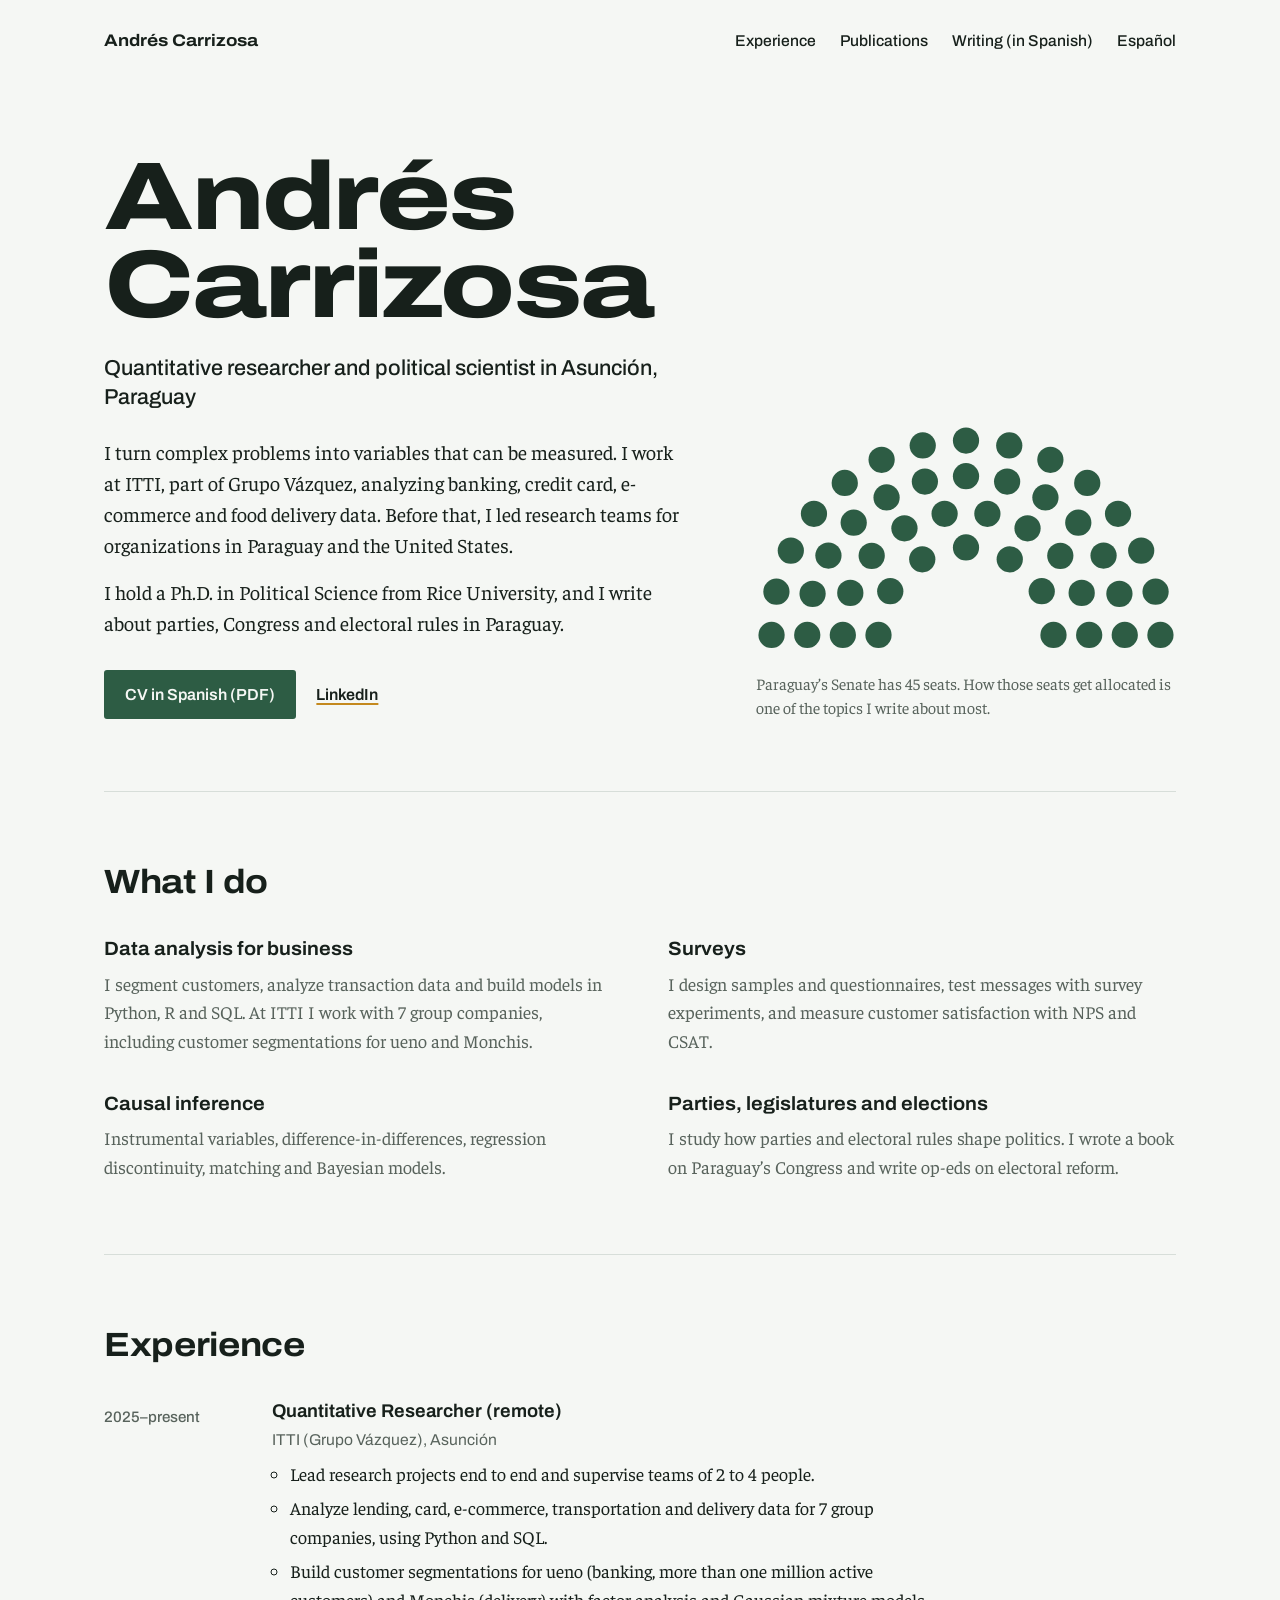
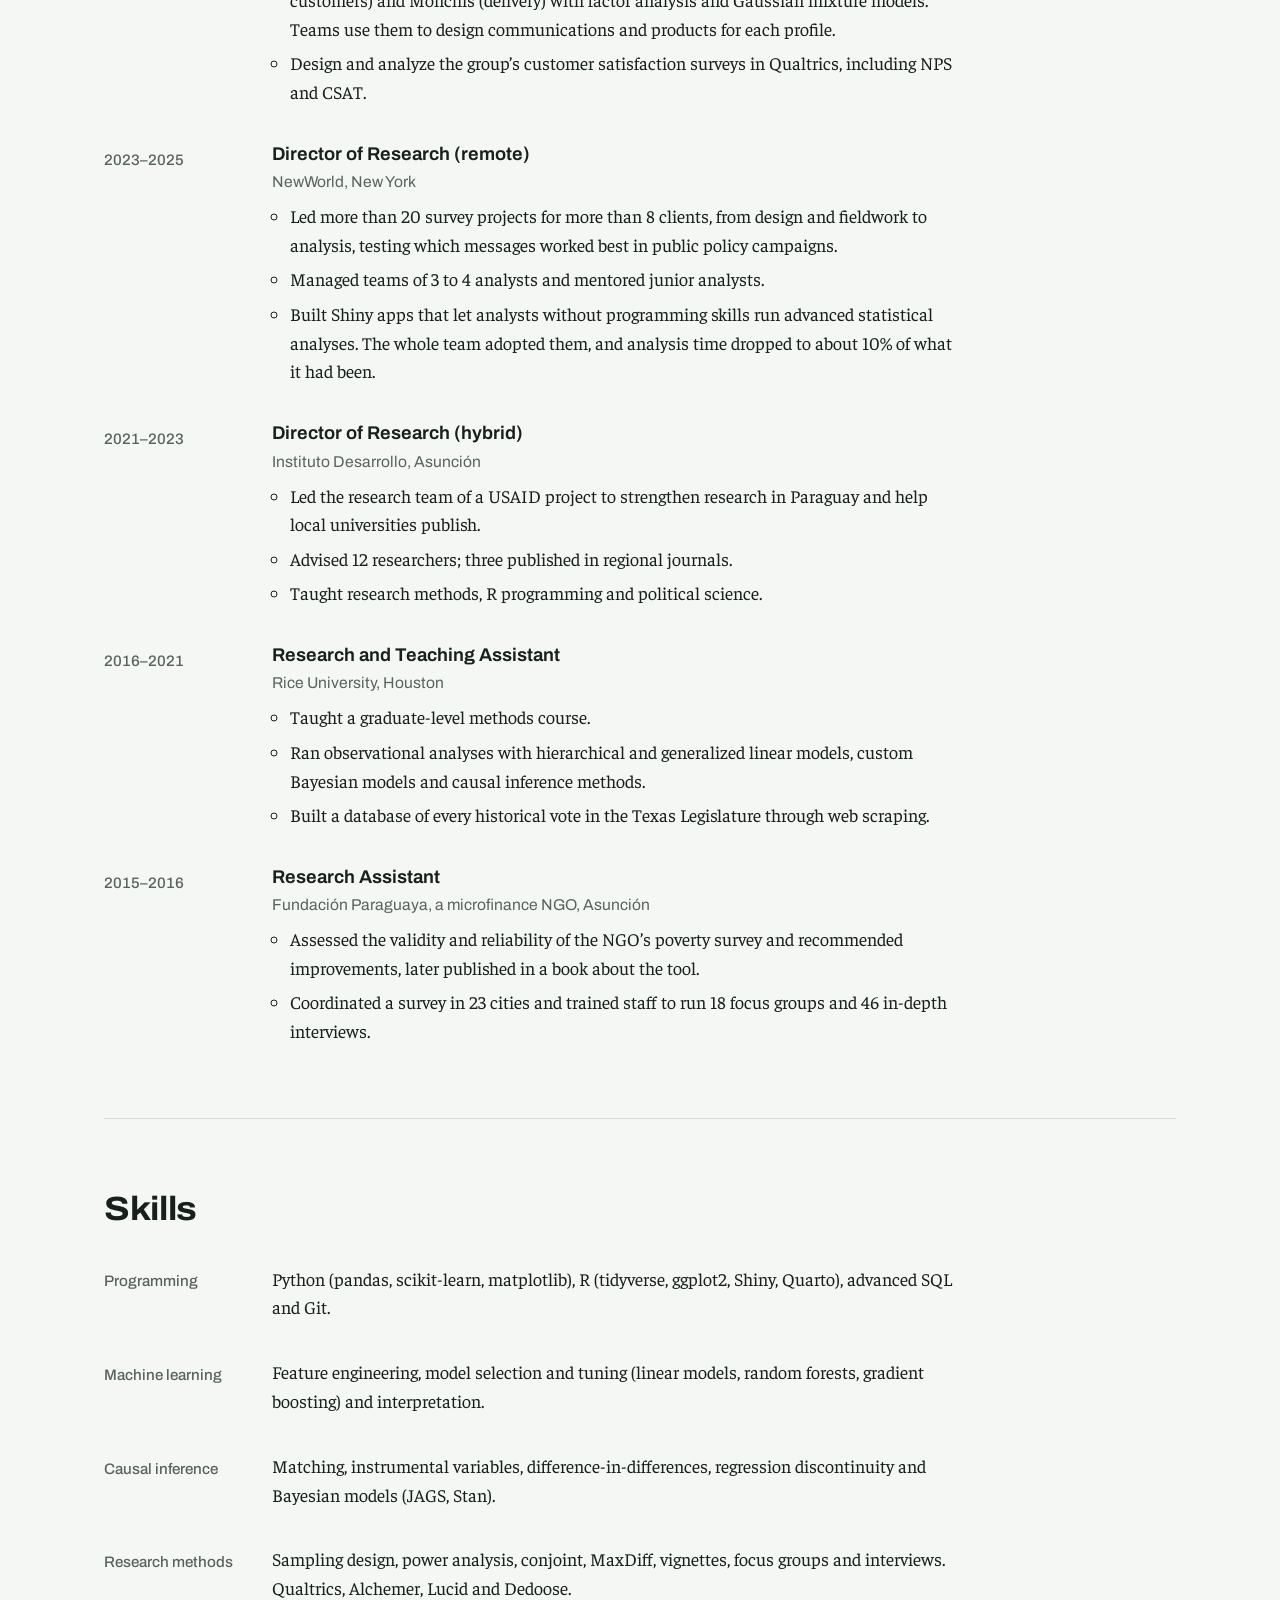
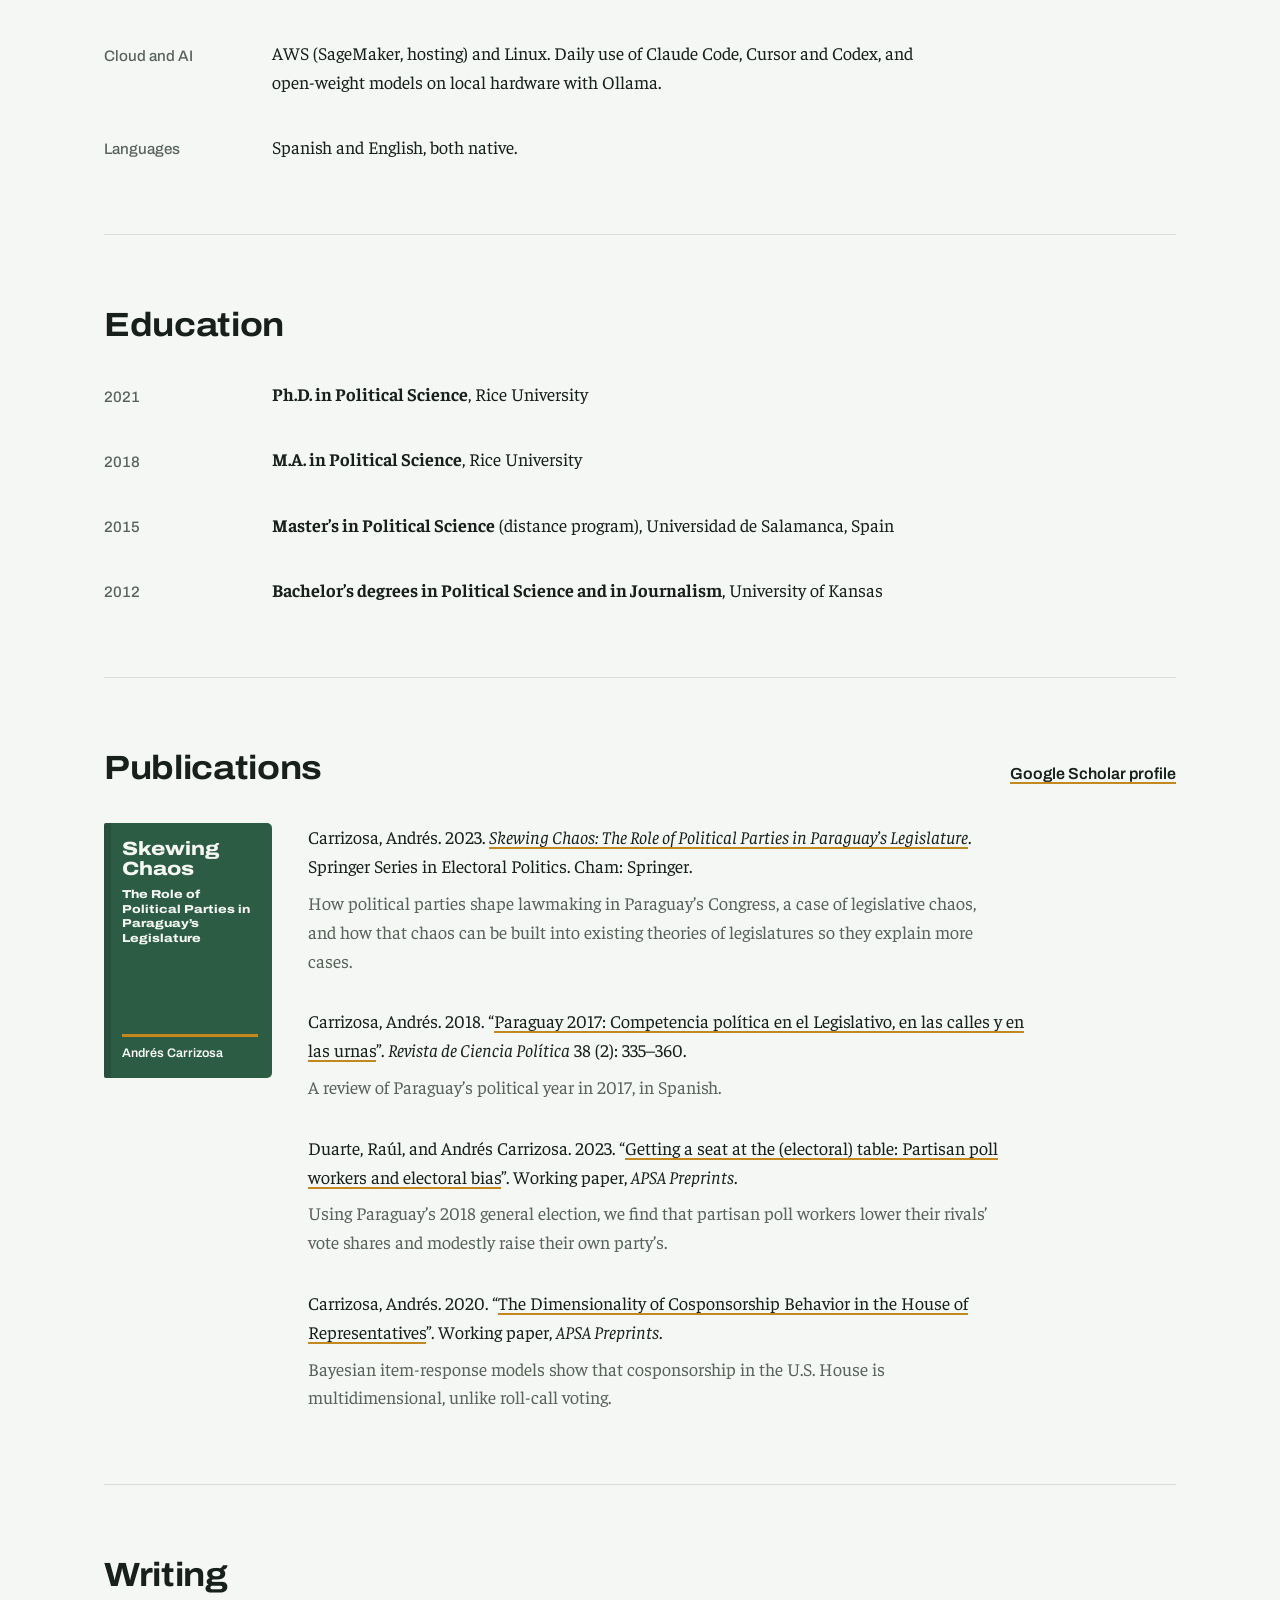
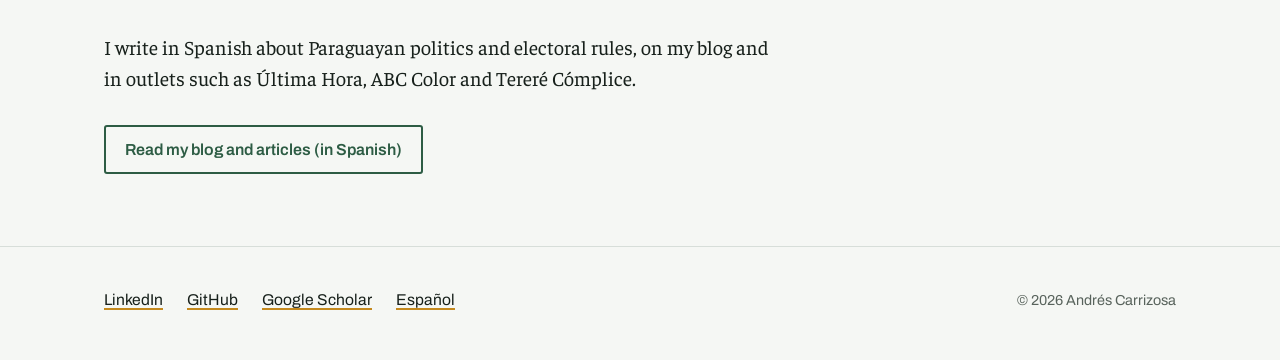
==== en/index.html @ 085f563b "remove identification info" ====
<!DOCTYPE html>
<html lang="en">
<head>
  <meta charset="utf-8">
  <meta name="viewport" content="width=device-width, initial-scale=1">
  <title>About Andrés Carrizosa</title>
  <meta name="description" content="Andrés Carrizosa is a quantitative researcher and political scientist in Asunción, Paraguay, working on data analysis, surveys and causal inference. Ph.D. in Political Science, Rice University.">
  <link rel="canonical" href="https://www.andycarrizosa.com/en/">
  <link rel="alternate" hreflang="en" href="https://www.andycarrizosa.com/en/">
  <link rel="alternate" hreflang="es" href="https://www.andycarrizosa.com/">
  <link rel="icon" href="../assets/favicon.svg" type="image/svg+xml">
  <link rel="preload" href="../assets/fonts/archivo-latin-wdth-normal.woff2" as="font" type="font/woff2" crossorigin>
  <link rel="preload" href="../assets/fonts/faustina-latin-wght-normal.woff2" as="font" type="font/woff2" crossorigin>
  <link rel="stylesheet" href="../assets/site.css">
  <meta property="og:type" content="profile">
  <meta property="og:title" content="About Andrés Carrizosa">
  <meta property="og:description" content="Quantitative researcher and political scientist in Asunción, Paraguay. Ph.D. in Political Science, Rice University.">
  <meta property="og:url" content="https://www.andycarrizosa.com/en/">
  <meta property="og:image" content="https://www.andycarrizosa.com/assets/og.png">
  <meta property="og:locale" content="en_US">
  <meta name="twitter:card" content="summary_large_image">
  <script type="application/ld+json">
  {
    "@context": "https://schema.org",
    "@type": "Person",
    "name": "Andrés Carrizosa",
    "alternateName": "Andy Carrizosa",
    "url": "https://www.andycarrizosa.com/en/",
    "jobTitle": "Quantitative Researcher",
    "worksFor": { "@type": "Organization", "name": "ITTI" },
    "address": { "@type": "PostalAddress", "addressLocality": "Asunción", "addressCountry": "PY" },
    "alumniOf": [
      { "@type": "CollegeOrUniversity", "name": "Rice University" },
      { "@type": "CollegeOrUniversity", "name": "Universidad de Salamanca" },
      { "@type": "CollegeOrUniversity", "name": "University of Kansas" }
    ],
    "sameAs": [
      "https://www.linkedin.com/in/andycarrizosa/",
      "https://github.com/acarrizosa",
      "https://scholar.google.com/citations?user=PXVpDvkAAAAJ"
    ]
  }
  </script>
</head>
<body>
  <a class="saltar" href="#content">Skip to content</a>

  <header class="envoltura cabecera">
    <a class="marca" href="../index.html" lang="es" hreflang="es">Andrés Carrizosa</a>
    <nav class="nav" aria-label="Main">
      <a href="#experience">Experience</a>
      <a href="#publications">Publications</a>
      <a href="../blog.html" lang="es" hreflang="es">Writing (in Spanish)</a>
      <a href="../index.html" lang="es" hreflang="es">Español</a>
    </nav>
  </header>

  <main id="content">
    <section class="envoltura portada" aria-labelledby="t-name">
      <div>
        <h1 class="nombre" id="t-name"><span>Andrés</span> <span>Carrizosa</span></h1>
        <p class="rol">Quantitative researcher and political scientist in Asunción, Paraguay</p>
        <p class="entrada">I turn complex problems into variables that can be measured. I work at ITTI, part of Grupo Vázquez, analyzing banking, credit card, e-commerce and food delivery data. Before that, I led research teams for organizations in Paraguay and the United States.</p>
        <p class="entrada">I hold a Ph.D. in Political Science from Rice University, and I write about parties, Congress and electoral rules in Paraguay.</p>
        <div class="acciones">
          <a class="boton boton-principal" href="../cv/Andres_Carrizosa_CV.pdf" hreflang="es">CV in Spanish (PDF)</a>
          <a class="enlace-simple" href="https://www.linkedin.com/in/andycarrizosa/">LinkedIn</a>
        </div>
      </div>
      <figure class="hemiciclo">
        <svg viewBox="-216 -216 432 232" role="img" aria-labelledby="t-hemicycle">
          <title id="t-hemicycle">The 45 seats of Paraguay’s Senate, drawn as a hemicycle</title>
        <circle cx="-90.0" cy="-0.0" r="13.5" style="--i:0"/>
        <circle cx="-126.7" cy="-0.0" r="13.5" style="--i:1"/>
        <circle cx="-163.3" cy="-0.0" r="13.5" style="--i:2"/>
        <circle cx="-200.0" cy="-0.0" r="13.5" style="--i:3"/>
        <circle cx="-195.0" cy="-44.5" r="13.5" style="--i:4"/>
        <circle cx="-157.8" cy="-42.3" r="13.5" style="--i:5"/>
        <circle cx="-119.0" cy="-43.3" r="13.5" style="--i:6"/>
        <circle cx="-180.2" cy="-86.8" r="13.5" style="--i:7"/>
        <circle cx="-77.9" cy="-45.0" r="13.5" style="--i:8"/>
        <circle cx="-141.5" cy="-81.7" r="13.5" style="--i:9"/>
        <circle cx="-156.4" cy="-124.7" r="13.5" style="--i:10"/>
        <circle cx="-97.0" cy="-81.4" r="13.5" style="--i:11"/>
        <circle cx="-115.5" cy="-115.5" r="13.5" style="--i:12"/>
        <circle cx="-124.7" cy="-156.4" r="13.5" style="--i:13"/>
        <circle cx="-45.0" cy="-77.9" r="13.5" style="--i:14"/>
        <circle cx="-63.3" cy="-109.7" r="13.5" style="--i:15"/>
        <circle cx="-81.7" cy="-141.5" r="13.5" style="--i:16"/>
        <circle cx="-86.8" cy="-180.2" r="13.5" style="--i:17"/>
        <circle cx="-42.3" cy="-157.8" r="13.5" style="--i:18"/>
        <circle cx="-44.5" cy="-195.0" r="13.5" style="--i:19"/>
        <circle cx="-22.0" cy="-124.7" r="13.5" style="--i:20"/>
        <circle cx="0.0" cy="-90.0" r="13.5" style="--i:21"/>
        <circle cx="0.0" cy="-163.3" r="13.5" style="--i:22"/>
        <circle cx="0.0" cy="-200.0" r="13.5" style="--i:23"/>
        <circle cx="22.0" cy="-124.7" r="13.5" style="--i:24"/>
        <circle cx="44.5" cy="-195.0" r="13.5" style="--i:25"/>
        <circle cx="42.3" cy="-157.8" r="13.5" style="--i:26"/>
        <circle cx="86.8" cy="-180.2" r="13.5" style="--i:27"/>
        <circle cx="45.0" cy="-77.9" r="13.5" style="--i:28"/>
        <circle cx="63.3" cy="-109.7" r="13.5" style="--i:29"/>
        <circle cx="81.7" cy="-141.5" r="13.5" style="--i:30"/>
        <circle cx="124.7" cy="-156.4" r="13.5" style="--i:31"/>
        <circle cx="115.5" cy="-115.5" r="13.5" style="--i:32"/>
        <circle cx="97.0" cy="-81.4" r="13.5" style="--i:33"/>
        <circle cx="156.4" cy="-124.7" r="13.5" style="--i:34"/>
        <circle cx="77.9" cy="-45.0" r="13.5" style="--i:35"/>
        <circle cx="141.5" cy="-81.7" r="13.5" style="--i:36"/>
        <circle cx="180.2" cy="-86.8" r="13.5" style="--i:37"/>
        <circle cx="119.0" cy="-43.3" r="13.5" style="--i:38"/>
        <circle cx="157.8" cy="-42.3" r="13.5" style="--i:39"/>
        <circle cx="195.0" cy="-44.5" r="13.5" style="--i:40"/>
        <circle cx="90.0" cy="-0.0" r="13.5" style="--i:41"/>
        <circle cx="126.7" cy="-0.0" r="13.5" style="--i:42"/>
        <circle cx="163.3" cy="-0.0" r="13.5" style="--i:43"/>
        <circle cx="200.0" cy="-0.0" r="13.5" style="--i:44"/>
        </svg>
        <figcaption>Paraguay’s Senate has 45 seats. How those seats get allocated is one of the topics I write about most.</figcaption>
      </figure>
    </section>

    <section class="envoltura seccion" aria-labelledby="t-what">
      <div class="seccion-cabeza">
        <h2 class="titulo-seccion" id="t-what">What I do</h2>
      </div>
      <div class="areas">
        <div class="area">
          <h3>Data analysis for business</h3>
          <p>I segment customers, analyze transaction data and build models in Python, R and SQL. At ITTI I work with 7 group companies, including customer segmentations for ueno and Monchis.</p>
        </div>
        <div class="area">
          <h3>Surveys</h3>
          <p>I design samples and questionnaires, test messages with survey experiments, and measure customer satisfaction with NPS and CSAT.</p>
        </div>
        <div class="area">
          <h3>Causal inference</h3>
          <p>Instrumental variables, difference-in-differences, regression discontinuity, matching and Bayesian models.</p>
        </div>
        <div class="area">
          <h3>Parties, legislatures and elections</h3>
          <p>I study how parties and electoral rules shape politics. I wrote a book on Paraguay’s Congress and write op-eds on electoral reform.</p>
        </div>
      </div>
    </section>

    <section class="envoltura seccion" id="experience" aria-labelledby="t-experience">
      <div class="seccion-cabeza">
        <h2 class="titulo-seccion" id="t-experience">Experience</h2>
      </div>
      <ol class="lista">
        <li class="fila">
          <p class="fecha">2025–present</p>
          <div>
            <h3 class="cargo">Quantitative Researcher (remote)</h3>
            <p class="organizacion">ITTI (Grupo Vázquez), Asunción</p>
            <ul class="detalle">
              <li>Lead research projects end to end and supervise teams of 2 to 4 people.</li>
              <li>Analyze lending, card, e-commerce, transportation and delivery data for 7 group companies, using Python and SQL.</li>
              <li>Build customer segmentations for ueno (banking, more than one million active customers) and Monchis (delivery) with factor analysis and Gaussian mixture models. Teams use them to design communications and products for each profile.</li>
              <li>Design and analyze the group’s customer satisfaction surveys in Qualtrics, including NPS and CSAT.</li>
            </ul>
          </div>
        </li>
        <li class="fila">
          <p class="fecha">2023–2025</p>
          <div>
            <h3 class="cargo">Director of Research (remote)</h3>
            <p class="organizacion">NewWorld, New York</p>
            <ul class="detalle">
              <li>Led more than 20 survey projects for more than 8 clients, from design and fieldwork to analysis, testing which messages worked best in public policy campaigns.</li>
              <li>Managed teams of 3 to 4 analysts and mentored junior analysts.</li>
              <li>Built Shiny apps that let analysts without programming skills run advanced statistical analyses. The whole team adopted them, and analysis time dropped to about 10% of what it had been.</li>
            </ul>
          </div>
        </li>
        <li class="fila">
          <p class="fecha">2021–2023</p>
          <div>
            <h3 class="cargo">Director of Research (hybrid)</h3>
            <p class="organizacion">Instituto Desarrollo, Asunción</p>
            <ul class="detalle">
              <li>Led the research team of a USAID project to strengthen research in Paraguay and help local universities publish.</li>
              <li>Advised 12 researchers; three published in regional journals.</li>
              <li>Taught research methods, R programming and political science.</li>
            </ul>
          </div>
        </li>
        <li class="fila">
          <p class="fecha">2016–2021</p>
          <div>
            <h3 class="cargo">Research and Teaching Assistant</h3>
            <p class="organizacion">Rice University, Houston</p>
            <ul class="detalle">
              <li>Taught a graduate-level methods course.</li>
              <li>Ran observational analyses with hierarchical and generalized linear models, custom Bayesian models and causal inference methods.</li>
              <li>Built a database of every historical vote in the Texas Legislature through web scraping.</li>
            </ul>
          </div>
        </li>
        <li class="fila">
          <p class="fecha">2015–2016</p>
          <div>
            <h3 class="cargo">Research Assistant</h3>
            <p class="organizacion">Fundación Paraguaya, a microfinance NGO, Asunción</p>
            <ul class="detalle">
              <li>Assessed the validity and reliability of the NGO’s poverty survey and recommended improvements, later published in a book about the tool.</li>
              <li>Coordinated a survey in 23 cities and trained staff to run 18 focus groups and 46 in-depth interviews.</li>
            </ul>
          </div>
        </li>
      </ol>
    </section>

    <section class="envoltura seccion" aria-labelledby="t-skills">
      <div class="seccion-cabeza">
        <h2 class="titulo-seccion" id="t-skills">Skills</h2>
      </div>
      <ul class="lista">
        <li class="fila">
          <p class="fecha">Programming</p>
          <p class="detalle">Python (pandas, scikit-learn, matplotlib), R (tidyverse, ggplot2, Shiny, Quarto), advanced SQL and Git.</p>
        </li>
        <li class="fila">
          <p class="fecha">Machine learning</p>
          <p class="detalle">Feature engineering, model selection and tuning (linear models, random forests, gradient boosting) and interpretation.</p>
        </li>
        <li class="fila">
          <p class="fecha">Causal inference</p>
          <p class="detalle">Matching, instrumental variables, difference-in-differences, regression discontinuity and Bayesian models (JAGS, Stan).</p>
        </li>
        <li class="fila">
          <p class="fecha">Research methods</p>
          <p class="detalle">Sampling design, power analysis, conjoint, MaxDiff, vignettes, focus groups and interviews. Qualtrics, Alchemer, Lucid and Dedoose.</p>
        </li>
        <li class="fila">
          <p class="fecha">Cloud and AI</p>
          <p class="detalle">AWS (SageMaker, hosting) and Linux. Daily use of Claude Code, Cursor and Codex, and open-weight models on local hardware with Ollama.</p>
        </li>
        <li class="fila">
          <p class="fecha">Languages</p>
          <p class="detalle">Spanish and English, both native.</p>
        </li>
      </ul>
    </section>

    <section class="envoltura seccion" aria-labelledby="t-education">
      <div class="seccion-cabeza">
        <h2 class="titulo-seccion" id="t-education">Education</h2>
      </div>
      <ul class="lista">
        <li class="fila">
          <p class="fecha">2021</p>
          <p class="detalle"><strong>Ph.D. in Political Science</strong>, Rice University</p>
        </li>
        <li class="fila">
          <p class="fecha">2018</p>
          <p class="detalle"><strong>M.A. in Political Science</strong>, Rice University</p>
        </li>
        <li class="fila">
          <p class="fecha">2015</p>
          <p class="detalle"><strong>Master’s in Political Science</strong> (distance program), Universidad de Salamanca, Spain</p>
        </li>
        <li class="fila">
          <p class="fecha">2012</p>
          <p class="detalle"><strong>Bachelor’s degrees in Political Science and in Journalism</strong>, University of Kansas</p>
        </li>
      </ul>
    </section>

    <section class="envoltura seccion" id="publications" aria-labelledby="t-publications">
      <div class="seccion-cabeza">
        <h2 class="titulo-seccion" id="t-publications">Publications</h2>
        <a class="enlace-simple" href="https://scholar.google.com/citations?user=PXVpDvkAAAAJ&amp;hl=en">Google Scholar profile</a>
      </div>
      <div class="libro">
        <div class="tapa" aria-hidden="true">
          <p class="tapa-titulo">Skewing Chaos<span class="tapa-sub">The Role of Political Parties in Paraguay’s Legislature</span></p>
          <p class="tapa-autor">Andrés Carrizosa</p>
        </div>
        <div>
          <div class="pub">
            <p class="cita">Carrizosa, Andrés. 2023. <a href="https://link.springer.com/book/10.1007/978-3-031-18625-7"><cite>Skewing Chaos: The Role of Political Parties in Paraguay’s Legislature</cite></a>. Springer Series in Electoral Politics. Cham: Springer.</p>
            <p class="resumen">How political parties shape lawmaking in Paraguay’s Congress, a case of legislative chaos, and how that chaos can be built into existing theories of legislatures so they explain more cases.</p>
          </div>
          <div class="pub">
            <p class="cita">Carrizosa, Andrés. 2018. “<a href="https://doi.org/10.4067/s0718-090x2018000200335" hreflang="es">Paraguay 2017: Competencia política en el Legislativo, en las calles y en las urnas</a>”. <cite>Revista de Ciencia Política</cite> 38 (2): 335–360.</p>
            <p class="resumen">A review of Paraguay’s political year in 2017, in Spanish.</p>
          </div>
          <div class="pub">
            <p class="cita">Duarte, Raúl, and Andrés Carrizosa. 2023. “<a href="https://preprints.apsanet.org/engage/apsa/article-details/651447820065940912fca945">Getting a seat at the (electoral) table: Partisan poll workers and electoral bias</a>”. Working paper, <cite>APSA Preprints</cite>.</p>
            <p class="resumen">Using Paraguay’s 2018 general election, we find that partisan poll workers lower their rivals’ vote shares and modestly raise their own party’s.</p>
          </div>
          <div class="pub">
            <p class="cita">Carrizosa, Andrés. 2020. “<a href="https://preprints.apsanet.org/engage/apsa/article-details/5f6130408efcf70019ff6bed">The Dimensionality of Cosponsorship Behavior in the House of Representatives</a>”. Working paper, <cite>APSA Preprints</cite>.</p>
            <p class="resumen">Bayesian item-response models show that cosponsorship in the U.S. House is multidimensional, unlike roll-call voting.</p>
          </div>
        </div>
      </div>
    </section>

    <section class="envoltura seccion" aria-labelledby="t-writing">
      <div class="seccion-cabeza">
        <h2 class="titulo-seccion" id="t-writing">Writing</h2>
      </div>
      <p class="entrada">I write in Spanish about Paraguayan politics and electoral rules, on my blog and in outlets such as Última Hora, ABC Color and Tereré Cómplice.</p>
      <div class="acciones">
        <a class="boton boton-secundario" href="../blog.html" lang="es" hreflang="es">Read my blog and articles (in Spanish)</a>
      </div>
    </section>
  </main>

  <footer class="pie">
    <div class="envoltura pie-grid">
      <ul class="contacto" aria-label="Profiles">
        <li><a href="https://www.linkedin.com/in/andycarrizosa/">LinkedIn</a></li>
        <li><a href="https://github.com/acarrizosa">GitHub</a></li>
        <li><a href="https://scholar.google.com/citations?user=PXVpDvkAAAAJ&amp;hl=en">Google Scholar</a></li>
        <li><a href="../index.html" lang="es" hreflang="es">Español</a></li>
      </ul>
      <p class="derechos">© 2026 Andrés Carrizosa</p>
    </div>
  </footer>
</body>
</html>
---- assets/site.css ----
/* Sitio de Andrés Carrizosa
   Plan: papel claro con un leve tono verde, tinta verde casi negra, verde yerba como color principal
   y ocre para subrayados. Títulos en Archivo ancha; textos para leer en Faustina.
   Diseño: todo alineado a la izquierda, con una columna angosta al margen para años y fechas.
   El hemiciclo de 45 bancas (el Senado paraguayo) es el único elemento llamativo. */

@font-face {
  font-family: "Archivo";
  src: url("fonts/archivo-latin-wdth-normal.woff2") format("woff2");
  font-weight: 100 900;
  font-stretch: 62% 125%;
  font-style: normal;
  font-display: swap;
}
@font-face {
  font-family: "Faustina";
  src: url("fonts/faustina-latin-wght-normal.woff2") format("woff2");
  font-weight: 300 800;
  font-style: normal;
  font-display: swap;
}
@font-face {
  font-family: "Faustina";
  src: url("fonts/faustina-latin-wght-italic.woff2") format("woff2");
  font-weight: 300 800;
  font-style: italic;
  font-display: swap;
}

:root {
  --papel: #f5f7f4;
  --tinta: #17201b;
  --gris: #58635c;
  --linea: #d7ded9;
  --yerba: #2d5c44;
  --ocre: #c4891e;
  --sobre-yerba: #f5f7f4;
  --display: "Archivo", "Helvetica Neue", Arial, sans-serif;
  --texto: "Faustina", Georgia, "Times New Roman", serif;
  --ancho: 72rem;
  --margen: 8.5rem;
  --canal: clamp(1rem, 4vw, 2.5rem);
  color-scheme: light;
}

@media (prefers-color-scheme: dark) {
  :root:not([data-theme="light"]) {
    --papel: #0f1512;
    --tinta: #e4ebe6;
    --gris: #a0ada5;
    --linea: #28332d;
    --yerba: #8dc4a5;
    --ocre: #e2b252;
    --sobre-yerba: #0f1512;
    color-scheme: dark;
  }
}
:root[data-theme="dark"] {
  --papel: #0f1512;
  --tinta: #e4ebe6;
  --gris: #a0ada5;
  --linea: #28332d;
  --yerba: #8dc4a5;
  --ocre: #e2b252;
  --sobre-yerba: #0f1512;
  color-scheme: dark;
}

/* Base */
*,
*::before,
*::after { box-sizing: border-box; }
[hidden] { display: none !important; }
html { -webkit-text-size-adjust: 100%; }
body {
  margin: 0;
  background: var(--papel);
  color: var(--tinta);
  font-family: var(--texto);
  font-size: 1.125rem;
  line-height: 1.6;
  font-optical-sizing: auto;
}
img, svg { max-width: 100%; }
p { margin: 0; }
cite { font-style: italic; }

a {
  color: inherit;
  text-decoration-line: underline;
  text-decoration-color: var(--ocre);
  text-decoration-thickness: 2px;
  text-underline-offset: 0.18em;
}
a:hover { color: var(--yerba); }
:focus-visible {
  outline: 3px solid var(--yerba);
  outline-offset: 3px;
  border-radius: 2px;
}

.saltar {
  position: absolute;
  left: -999rem;
  top: 0.75rem;
  background: var(--papel);
  padding: 0.5rem 1rem;
  font-family: var(--display);
  z-index: 10;
}
.saltar:focus { left: 1rem; }

.envoltura {
  max-width: var(--ancho);
  margin-inline: auto;
  padding-inline: var(--canal);
}

/* Cabecera */
.cabecera {
  display: flex;
  flex-wrap: wrap;
  align-items: baseline;
  justify-content: space-between;
  gap: 0.75rem 2rem;
  padding-block: 1.5rem;
}
.marca {
  font-family: var(--display);
  font-stretch: 112%;
  font-weight: 700;
  font-size: 1.05rem;
  text-decoration: none;
}
.redes {
  display: flex;
  align-items: center;
  gap: 1.1rem;
  align-self: center;
}
.redes a {
  display: inline-flex;
  color: var(--tinta);
  padding: 0.25rem;
  margin: -0.25rem;
  border-bottom: 2px solid transparent;
  transition: color 0.15s, border-color 0.15s;
}
.redes a:hover { color: var(--yerba); border-bottom-color: var(--ocre); }
.redes svg { width: 1.2rem; height: 1.2rem; fill: currentColor; display: block; }
.nav {
  display: flex;
  flex-wrap: wrap;
  gap: 0.25rem 1.5rem;
  font-family: var(--display);
  font-size: 0.98rem;
  font-weight: 500;
}
.nav a { text-decoration: none; padding-block: 0.25rem; }
.nav a:hover { text-decoration: underline; text-decoration-color: var(--ocre); }
.nav a[aria-current="page"] {
  text-decoration: underline;
  text-decoration-color: var(--ocre);
  text-decoration-thickness: 3px;
  text-underline-offset: 0.45em;
}

/* Portada */
.portada {
  display: grid;
  grid-template-columns: minmax(0, 7fr) minmax(0, 5fr);
  gap: clamp(2rem, 5vw, 4.5rem);
  align-items: end;
  padding-block: clamp(2rem, 6vw, 4.5rem) clamp(3rem, 6vw, 4.5rem);
}
.nombre {
  font-family: var(--display);
  font-stretch: 125%;
  font-weight: 800;
  font-size: clamp(2.6rem, 8vw, 6rem);
  line-height: 0.92;
  letter-spacing: -0.02em;
  margin: 0 0 1.5rem;
}
.nombre span { display: block; }
.rol {
  font-family: var(--display);
  font-weight: 500;
  font-size: clamp(1.1rem, 2vw, 1.35rem);
  line-height: 1.35;
  margin-bottom: 1.5rem;
}
.entrada {
  font-size: 1.25rem;
  line-height: 1.55;
  max-width: 34em;
}
.entrada + .entrada { margin-top: 1rem; }

.acciones {
  display: flex;
  flex-wrap: wrap;
  align-items: center;
  gap: 0.75rem 1.25rem;
  margin-top: 2rem;
}
.boton {
  display: inline-block;
  font-family: var(--display);
  font-weight: 600;
  font-size: 1rem;
  line-height: 1.2;
  text-decoration: none;
  padding: 0.8rem 1.2rem;
  border: 2px solid var(--yerba);
  border-radius: 3px;
}
.boton-principal { background: var(--yerba); color: var(--sobre-yerba); }
.boton-principal:hover {
  color: var(--sobre-yerba);
  background: color-mix(in srgb, var(--yerba) 82%, var(--tinta));
  border-color: color-mix(in srgb, var(--yerba) 82%, var(--tinta));
}
.boton-secundario { color: var(--yerba); }
.boton-secundario:hover { background: color-mix(in srgb, var(--yerba) 10%, transparent); }
.enlace-simple { font-family: var(--display); font-weight: 600; font-size: 1rem; }

.hemiciclo { margin: 0; }
.hemiciclo svg { display: block; width: 100%; height: auto; }
.hemiciclo circle { fill: var(--yerba); }
.hemiciclo figcaption {
  margin-top: 1.25rem;
  font-size: 1rem;
  line-height: 1.5;
  color: var(--gris);
  max-width: 28em;
}
@media (prefers-reduced-motion: no-preference) {
  .hemiciclo circle {
    animation: banca 450ms ease-out backwards;
    animation-delay: calc(var(--i) * 26ms + 200ms);
  }
}
@keyframes banca {
  from { fill: var(--linea); }
}

/* Secciones */
/* La línea de arriba de cada sección queda alineada con el texto, no con el borde de la caja. */
.seccion {
  background-image: linear-gradient(var(--linea), var(--linea));
  background-repeat: no-repeat;
  background-position: center top;
  background-size: calc(100% - 2 * var(--canal)) 1px;
  padding-block: clamp(2.5rem, 6vw, 4.5rem);
}
.seccion-cabeza {
  display: flex;
  flex-wrap: wrap;
  align-items: baseline;
  justify-content: space-between;
  gap: 0.5rem 2rem;
  margin-bottom: 2.25rem;
}
h1, h2, h3 { text-wrap: balance; }
.titulo-seccion {
  font-family: var(--display);
  font-stretch: 112%;
  font-weight: 700;
  font-size: clamp(1.6rem, 3vw, 2.1rem);
  line-height: 1.15;
  letter-spacing: -0.01em;
  margin: 0;
}
.titulo-pagina {
  font-family: var(--display);
  font-stretch: 125%;
  font-weight: 800;
  font-size: clamp(2.2rem, 6vw, 4.25rem);
  line-height: 0.98;
  letter-spacing: -0.02em;
  margin: 0 0 1.25rem;
}
.cabeza-pagina { padding-block: clamp(2rem, 5vw, 3.5rem) clamp(2rem, 4vw, 3rem); }
.cabeza-pagina .entrada { max-width: 36em; }

/* Listas con columna al margen */
.lista {
  list-style: none;
  margin: 0;
  padding: 0;
  display: grid;
  gap: 2.25rem;
}
.fila {
  display: grid;
  grid-template-columns: var(--margen) minmax(0, 1fr);
  gap: 0 2rem;
}
.fecha {
  font-family: var(--display);
  font-size: 0.95rem;
  font-weight: 500;
  color: var(--gris);
  font-variant-numeric: tabular-nums;
  padding-top: 0.3rem;
}
.medio {
  display: flex;
  flex-wrap: wrap;
  gap: 0.15rem 1rem;
  font-family: var(--display);
  font-size: 0.92rem;
  color: var(--gris);
  margin-bottom: 0.4rem;
}
.medio strong { color: var(--tinta); font-weight: 600; }
.titulo-escrito {
  font-family: var(--texto);
  font-weight: 600;
  font-size: clamp(1.25rem, 2.2vw, 1.5rem);
  line-height: 1.3;
  margin: 0 0 0.5rem;
  max-width: 36em;
}
.titulo-escrito a { text-decoration-color: transparent; }
.titulo-escrito a:hover,
.titulo-escrito a:focus-visible { text-decoration-color: var(--ocre); }
.resumen { color: var(--gris); max-width: 38em; }

/* Bloques por año o por tipo (blog y publicaciones) */
.grupo {
  display: grid;
  grid-template-columns: var(--margen) minmax(0, 1fr);
  gap: 0.75rem 2rem;
  border-top: 1px solid var(--linea);
  padding-block: 2.25rem;
}
.grupo-titulo {
  font-family: var(--display);
  font-stretch: 125%;
  font-weight: 800;
  font-size: 1.6rem;
  line-height: 1.1;
  color: var(--yerba);
  margin: 0;
  font-variant-numeric: tabular-nums;
}
.grupo-titulo.texto { font-stretch: 112%; font-weight: 700; font-size: 1.15rem; color: var(--tinta); padding-top: 0.2rem; }

/* Filtros del blog */
.filtros {
  display: flex;
  flex-wrap: wrap;
  gap: 0.5rem;
  margin-top: 2rem;
}
.filtro {
  font-family: var(--display);
  font-size: 0.95rem;
  font-weight: 600;
  color: var(--tinta);
  background: transparent;
  border: 1.5px solid var(--linea);
  border-radius: 999px;
  padding: 0.45rem 0.95rem;
  cursor: pointer;
}
.filtro:hover { border-color: var(--yerba); }
.filtro .cuenta { font-weight: 500; color: var(--gris); }
.filtro[aria-pressed="true"] { background: var(--tinta); border-color: var(--tinta); color: var(--papel); }
.filtro[aria-pressed="true"] .cuenta { color: inherit; opacity: 0.75; }
.estado { font-family: var(--display); font-size: 0.92rem; color: var(--gris); margin-top: 0.85rem; }

/* Qué hago */
.areas {
  display: grid;
  grid-template-columns: repeat(2, minmax(0, 1fr));
  gap: 2.25rem 3.5rem;
}
.area h3 {
  font-family: var(--display);
  font-stretch: 105%;
  font-weight: 650;
  font-size: 1.2rem;
  line-height: 1.3;
  margin: 0 0 0.45rem;
}
.area p { color: var(--gris); max-width: 32em; }

/* Trayectoria */
.cargo {
  font-family: var(--display);
  font-weight: 650;
  font-size: 1.15rem;
  line-height: 1.3;
  margin: 0;
}
.organizacion { font-family: var(--display); font-size: 0.98rem; color: var(--gris); margin: 0.15rem 0 0.5rem; }
.detalle { max-width: 38em; }
.detalle li + li { margin-top: 0.35rem; }
ul.detalle { margin: 0; padding-left: 1.1rem; }

/* Libro */
.libro {
  display: grid;
  grid-template-columns: 10.5rem minmax(0, 1fr);
  gap: 2.25rem;
  align-items: start;
}
.tapa {
  aspect-ratio: 155 / 235;
  display: flex;
  flex-direction: column;
  justify-content: space-between;
  gap: 0.75rem;
  padding: 1rem 0.85rem 0.9rem 1.1rem;
  background: var(--yerba);
  color: var(--sobre-yerba);
  border-radius: 2px 5px 5px 2px;
  box-shadow: inset 7px 0 0 color-mix(in srgb, var(--tinta) 22%, transparent);
}
.tapa-titulo {
  font-family: var(--display);
  font-stretch: 120%;
  font-weight: 800;
  font-size: 1.2rem;
  line-height: 1.02;
}
.tapa-sub { display: block; margin-top: 0.5rem; font-family: var(--display); font-size: 0.72rem; line-height: 1.3; }
.tapa-autor {
  font-family: var(--display);
  font-size: 0.78rem;
  font-weight: 600;
  border-top: 3px solid var(--ocre);
  padding-top: 0.45rem;
}
.libro .medio { margin-bottom: 0.75rem; }
.libro .acciones { margin-top: 1.25rem; }

/* Citas académicas */
.cita { max-width: 40em; }
.cita + .resumen { margin-top: 0.5rem; }
.pub + .pub { margin-top: 2rem; }
.doi { font-family: var(--display); font-size: 0.92rem; margin-top: 0.5rem; }

/* Artículos propios */
.titulo-articulo { font-size: clamp(2rem, 5vw, 3.4rem); max-width: 18em; }
.cabeza-pagina .medio a { color: var(--yerba); font-weight: 600; text-decoration: none; }
.articulo {
  max-width: 38em;
  border-top: 1px solid var(--linea);
  padding-block: 2.25rem 1rem;
}
.articulo > p + p { margin-top: 1.1rem; }
.articulo h2 {
  font-family: var(--display);
  font-stretch: 112%;
  font-weight: 700;
  font-size: 1.5rem;
  line-height: 1.2;
  margin: 2.75rem 0 1rem;
}
.articulo h3 {
  font-family: var(--display);
  font-weight: 650;
  font-size: 1.2rem;
  line-height: 1.3;
  margin: 2rem 0 0.75rem;
}
.articulo .destacado {
  font-family: var(--display);
  font-weight: 600;
  font-size: 1.2rem;
  line-height: 1.4;
  border-left: 4px solid var(--ocre);
  padding-left: 1.1rem;
  margin-block: 1.75rem;
}
.articulo .nota-datos {
  margin-top: 2.5rem;
  font-family: var(--display);
  font-size: 1rem;
  font-weight: 600;
}
.cuadro .izq { text-align: left; }
.cuadro tr.superfluo td { background: color-mix(in srgb, var(--ocre) 22%, transparent); }
.cuadro tr.superfluo td:first-child { padding-left: 0.4rem; }
.articulo sup a { text-decoration: none; color: var(--yerba); font-weight: 700; padding-inline: 0.1em; }
.articulo figure { margin: 2rem 0; }
.articulo figcaption {
  font-family: var(--display);
  font-size: 0.9rem;
  line-height: 1.45;
  color: var(--gris);
  margin-top: 0.65rem;
}
.cuadro-scroll { overflow-x: auto; }
.cuadro table {
  border-collapse: collapse;
  font-family: var(--display);
  font-size: 0.95rem;
  font-variant-numeric: tabular-nums;
}
.cuadro caption {
  text-align: left;
  font-weight: 700;
  font-size: 0.98rem;
  padding-bottom: 0.6rem;
}
.cuadro th, .cuadro td {
  padding: 0.45rem 0.8rem;
  text-align: right;
  border-bottom: 1px solid var(--linea);
  white-space: nowrap;
}
.cuadro th:first-child, .cuadro td:first-child { padding-left: 0; }
.cuadro th[scope="row"] { text-align: left; font-weight: 600; }
.cuadro thead th { font-weight: 600; color: var(--gris); border-bottom: 2px solid var(--tinta); }
.cuadro tfoot th, .cuadro tfoot td { font-weight: 700; border-top: 2px solid var(--tinta); border-bottom: 0; }
.cuadro td.electo {
  background: color-mix(in srgb, var(--yerba) 16%, transparent);
  color: var(--tinta);
  font-weight: 700;
  box-shadow: inset 0 -3px 0 var(--ocre);
}
.cuadro td.total { font-weight: 800; color: var(--yerba); padding-left: 1.2rem; }
.grafico img {
  display: block;
  width: 100%;
  height: auto;
  background: #fff;
  border: 1px solid var(--linea);
  border-radius: 3px;
}
.notas {
  margin-top: 2.75rem;
  padding-top: 1.25rem;
  border-top: 1px solid var(--linea);
  font-size: 1rem;
  color: var(--gris);
}
.notas a { color: var(--yerba); font-weight: 700; text-decoration: none; }
.volver { margin-top: 2.5rem; }

/* Pie */
.pie {
  border-top: 1px solid var(--linea);
  padding-block: 2.5rem 3rem;
  font-family: var(--display);
  font-size: 0.98rem;
}
.pie-grid {
  display: flex;
  flex-wrap: wrap;
  align-items: baseline;
  justify-content: space-between;
  gap: 1.25rem 3rem;
}
.pie-titulo {
  font-family: var(--display);
  font-stretch: 112%;
  font-weight: 700;
  font-size: 1.15rem;
  margin: 0 0 0.35rem;
}
.contacto {
  list-style: none;
  margin: 0;
  padding: 0;
  display: flex;
  flex-wrap: wrap;
  gap: 0.5rem 1.5rem;
}
.derechos { color: var(--gris); font-size: 0.9rem; }

/* Pantallas angostas */
@media (max-width: 54rem) {
  .portada { grid-template-columns: minmax(0, 1fr); align-items: start; }
  .hemiciclo { max-width: 27rem; }
}
@media (max-width: 44rem) {
  .areas { grid-template-columns: minmax(0, 1fr); }
  .fila,
  .grupo { grid-template-columns: minmax(0, 1fr); }
  .fecha { padding-top: 0; margin-bottom: 0.2rem; }
  .libro { grid-template-columns: 7.5rem minmax(0, 1fr); gap: 1.25rem; }
  .tapa-titulo { font-size: 0.95rem; }
  .tapa-sub { font-size: 0.62rem; }
}
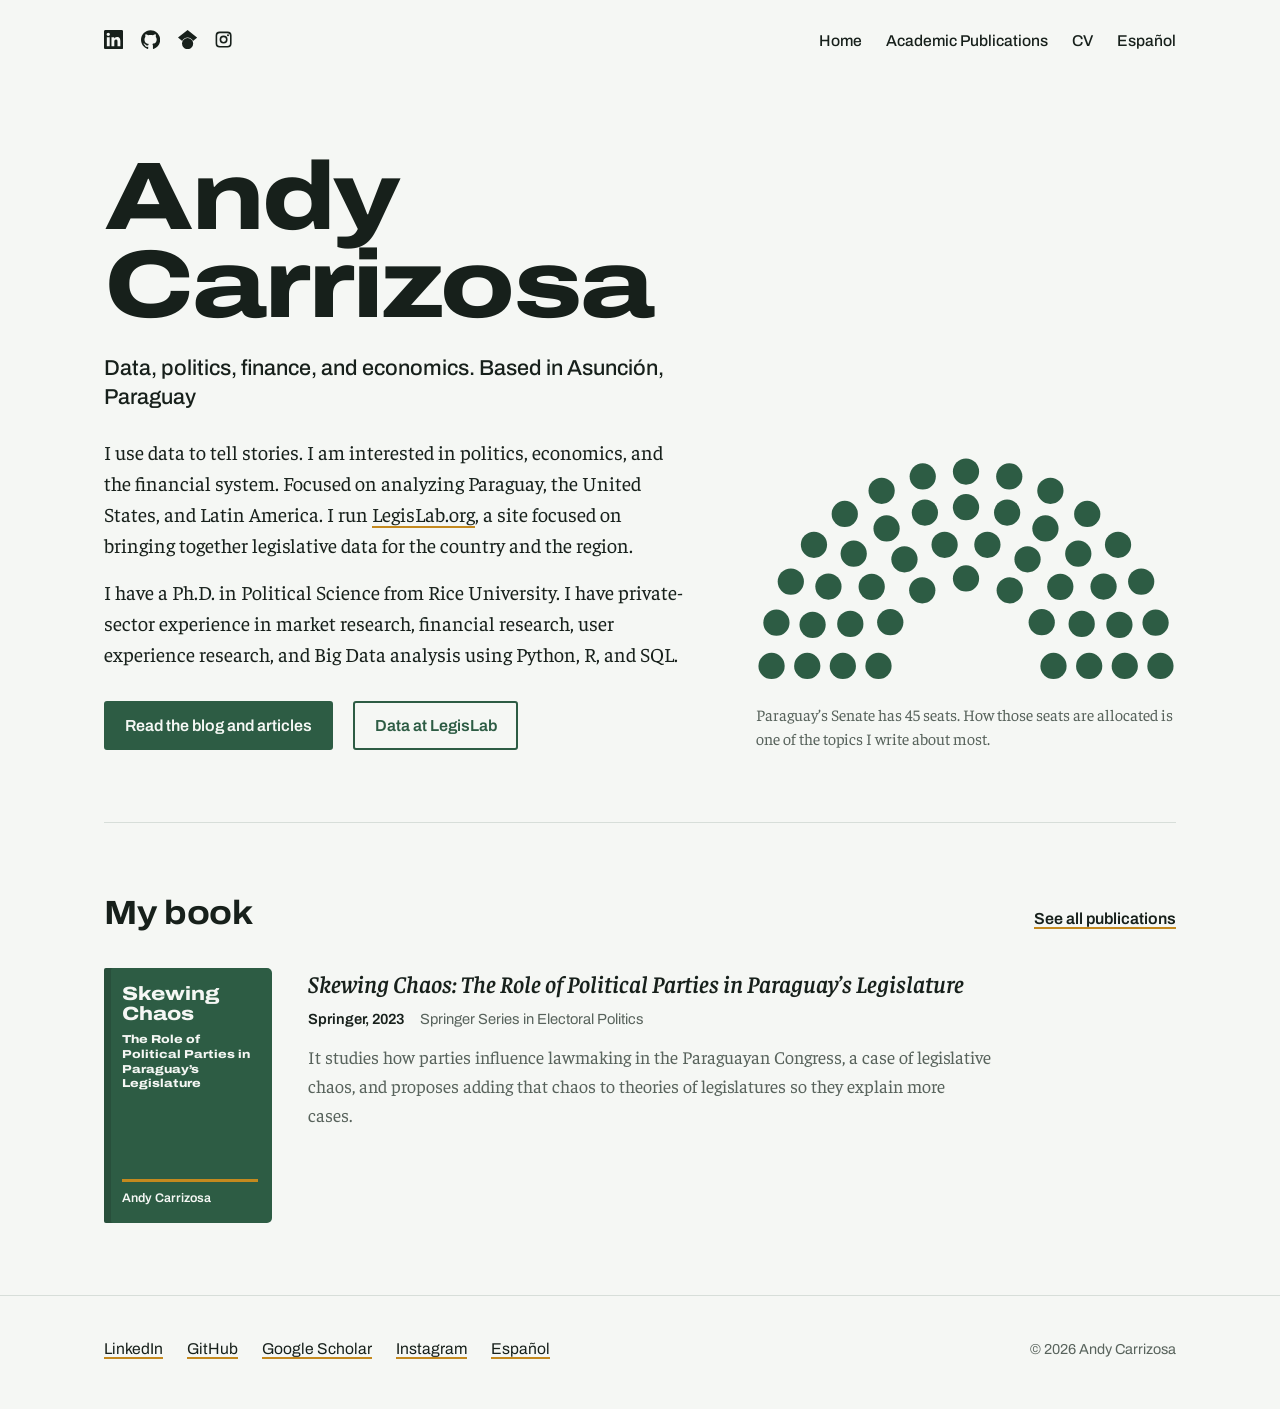
==== commit 2d2ace26: "fix english portion" ====
--- a/en/index.html
+++ b/en/index.html
@@ -3,8 +3,8 @@
 <head>
   <meta charset="utf-8">
   <meta name="viewport" content="width=device-width, initial-scale=1">
-  <title>About Andrés Carrizosa</title>
-  <meta name="description" content="Andrés Carrizosa is a quantitative researcher and political scientist in Asunción, Paraguay, working on data analysis, surveys and causal inference. Ph.D. in Political Science, Rice University.">
+  <title>Andy Carrizosa</title>
+  <meta name="description" content="Quantitative researcher and political scientist in Asunción. Data analysis, surveys and causal inference. Writes about parties, Congress and electoral rules in Paraguay.">
   <link rel="canonical" href="https://www.andycarrizosa.com/en/">
   <link rel="alternate" hreflang="en" href="https://www.andycarrizosa.com/en/">
   <link rel="alternate" hreflang="es" href="https://www.andycarrizosa.com/">
@@ -13,8 +13,8 @@
   <link rel="preload" href="../assets/fonts/faustina-latin-wght-normal.woff2" as="font" type="font/woff2" crossorigin>
   <link rel="stylesheet" href="../assets/site.css">
   <meta property="og:type" content="profile">
-  <meta property="og:title" content="About Andrés Carrizosa">
-  <meta property="og:description" content="Quantitative researcher and political scientist in Asunción, Paraguay. Ph.D. in Political Science, Rice University.">
+  <meta property="og:title" content="Andy Carrizosa">
+  <meta property="og:description" content="Quantitative researcher and political scientist in Asunción. Blog, articles and publications on parties, Congress and electoral rules in Paraguay.">
   <meta property="og:url" content="https://www.andycarrizosa.com/en/">
   <meta property="og:image" content="https://www.andycarrizosa.com/assets/og.png">
   <meta property="og:locale" content="en_US">
@@ -23,7 +23,7 @@
   {
     "@context": "https://schema.org",
     "@type": "Person",
-    "name": "Andrés Carrizosa",
+    "name": "Andy Carrizosa",
     "alternateName": "Andy Carrizosa",
     "url": "https://www.andycarrizosa.com/en/",
     "jobTitle": "Quantitative Researcher",
@@ -37,7 +37,8 @@
     "sameAs": [
       "https://www.linkedin.com/in/andycarrizosa/",
       "https://github.com/acarrizosa",
-      "https://scholar.google.com/citations?user=PXVpDvkAAAAJ"
+      "https://scholar.google.com/citations?user=PXVpDvkAAAAJ",
+      "https://www.instagram.com/andycarrizosa/"
     ]
   }
   </script>
@@ -46,11 +47,24 @@
   <a class="saltar" href="#content">Skip to content</a>
 
   <header class="envoltura cabecera">
-    <a class="marca" href="../index.html" lang="es" hreflang="es">Andrés Carrizosa</a>
+    <nav class="redes" aria-label="Social media">
+      <a href="https://www.linkedin.com/in/andycarrizosa/" aria-label="LinkedIn" title="LinkedIn">
+        <svg viewBox="0 0 24 24" aria-hidden="true" focusable="false"><path d="M20.447 20.452h-3.554v-5.569c0-1.328-.027-3.037-1.852-3.037-1.853 0-2.136 1.445-2.136 2.939v5.667H9.351V9h3.414v1.561h.046c.477-.9 1.637-1.85 3.37-1.85 3.601 0 4.267 2.37 4.267 5.455v6.286zM5.337 7.433c-1.144 0-2.063-.926-2.063-2.065 0-1.138.92-2.063 2.063-2.063 1.14 0 2.064.925 2.064 2.063 0 1.139-.925 2.065-2.064 2.065zm1.782 13.019H3.555V9h3.564v11.452zM22.225 0H1.771C.792 0 0 .774 0 1.729v20.542C0 23.227.792 24 1.771 24h20.451C23.2 24 24 23.227 24 22.271V1.729C24 .774 23.2 0 22.222 0h.003z"/></svg>
+      </a>
+      <a href="https://github.com/acarrizosa" aria-label="GitHub" title="GitHub">
+        <svg viewBox="0 0 24 24" aria-hidden="true" focusable="false"><path d="M12 .297c-6.63 0-12 5.373-12 12 0 5.303 3.438 9.8 8.205 11.385.6.113.82-.258.82-.577 0-.285-.01-1.04-.015-2.04-3.338.724-4.042-1.61-4.042-1.61C4.422 18.07 3.633 17.7 3.633 17.7c-1.087-.744.084-.729.084-.729 1.205.084 1.838 1.236 1.838 1.236 1.07 1.835 2.809 1.305 3.495.998.108-.776.417-1.305.76-1.605-2.665-.3-5.466-1.332-5.466-5.93 0-1.31.465-2.38 1.235-3.22-.135-.303-.54-1.523.105-3.176 0 0 1.005-.322 3.3 1.23.96-.267 1.98-.399 3-.405 1.02.006 2.04.138 3 .405 2.28-1.552 3.285-1.23 3.285-1.23.645 1.653.24 2.873.12 3.176.765.84 1.23 1.91 1.23 3.22 0 4.61-2.805 5.625-5.475 5.92.42.36.81 1.096.81 2.22 0 1.606-.015 2.896-.015 3.286 0 .315.21.69.825.57C20.565 22.092 24 17.592 24 12.297c0-6.627-5.373-12-12-12"/></svg>
+      </a>
+      <a href="https://scholar.google.com/citations?user=PXVpDvkAAAAJ&amp;hl=en" aria-label="Google Scholar" title="Google Scholar">
+        <svg viewBox="0 0 24 24" aria-hidden="true" focusable="false"><path d="M5.242 13.769L0 9.5 12 0l12 9.5-5.242 4.269C17.548 11.249 14.978 9.5 12 9.5c-2.977 0-5.548 1.748-6.758 4.269zM12 10a7 7 0 1 0 0 14 7 7 0 0 0 0-14z"/></svg>
+      </a>
+      <a href="https://www.instagram.com/andycarrizosa/" aria-label="Instagram" title="Instagram">
+        <svg viewBox="0 0 24 24" aria-hidden="true" focusable="false"><path fill-rule="evenodd" d="M7 2h10a5 5 0 0 1 5 5v10a5 5 0 0 1-5 5H7a5 5 0 0 1-5-5V7a5 5 0 0 1 5-5zM7.5 4h9A3.5 3.5 0 0 1 20 7.5v9a3.5 3.5 0 0 1-3.5 3.5h-9A3.5 3.5 0 0 1 4 16.5v-9A3.5 3.5 0 0 1 7.5 4zM12 7a5 5 0 1 0 0 10a5 5 0 1 0 0-10zM12 9a3 3 0 1 0 0 6a3 3 0 1 0 0-6zM17.5 5.25a1.25 1.25 0 1 0 0 2.5a1.25 1.25 0 1 0 0-2.5z"/></svg>
+      </a>
+    </nav>
     <nav class="nav" aria-label="Main">
-      <a href="#experience">Experience</a>
-      <a href="#publications">Publications</a>
-      <a href="../blog.html" lang="es" hreflang="es">Writing (in Spanish)</a>
+      <a href="../en/index.html">Home</a>
+      <a href="../publicaciones.html" hreflang="es">Academic Publications</a>
+      <a href="../en/EN_Carrizosa_Resume.pdf" hreflang="es">CV</a>
       <a href="../index.html" lang="es" hreflang="es">Español</a>
     </nav>
   </header>
@@ -58,13 +72,13 @@
   <main id="content">
     <section class="envoltura portada" aria-labelledby="t-name">
       <div>
-        <h1 class="nombre" id="t-name"><span>Andrés</span> <span>Carrizosa</span></h1>
-        <p class="rol">Quantitative researcher and political scientist in Asunción, Paraguay</p>
-        <p class="entrada">I turn complex problems into variables that can be measured. I work at ITTI, part of Grupo Vázquez, analyzing banking, credit card, e-commerce and food delivery data. Before that, I led research teams for organizations in Paraguay and the United States.</p>
-        <p class="entrada">I hold a Ph.D. in Political Science from Rice University, and I write about parties, Congress and electoral rules in Paraguay.</p>
+        <h1 class="nombre" id="t-name"><span>Andy</span> <span>Carrizosa</span></h1>
+        <p class="rol">Data, politics, finance, and economics. Based in Asunción, Paraguay</p>
+        <p class="entrada">I use data to tell stories. I am interested in politics, economics, and the financial system. Focused on analyzing Paraguay, the United States, and Latin America. I run <a href="https://www.legislab.org">LegisLab.org</a>, a site focused on bringing together legislative data for the country and the region.</p>
+        <p class="entrada">I have a Ph.D. in Political Science from Rice University. I have private-sector experience in market research, financial research, user experience research, and Big Data analysis using Python, R, and SQL.</p>
         <div class="acciones">
-          <a class="boton boton-principal" href="../cv/Andres_Carrizosa_CV.pdf" hreflang="es">CV in Spanish (PDF)</a>
-          <a class="enlace-simple" href="https://www.linkedin.com/in/andycarrizosa/">LinkedIn</a>
+          <a class="boton boton-principal" href="../blog.html" hreflang="es">Read the blog and articles</a>
+          <a class="boton boton-secundario" href="https://www.legislab.org">Data at LegisLab</a>
         </div>
       </div>
       <figure class="hemiciclo">
@@ -116,196 +130,25 @@
         <circle cx="163.3" cy="-0.0" r="13.5" style="--i:43"/>
         <circle cx="200.0" cy="-0.0" r="13.5" style="--i:44"/>
         </svg>
-        <figcaption>Paraguay’s Senate has 45 seats. How those seats get allocated is one of the topics I write about most.</figcaption>
+        <figcaption>Paraguay’s Senate has 45 seats. How those seats are allocated is one of the topics I write about most.</figcaption>
       </figure>
     </section>
 
-    <section class="envoltura seccion" aria-labelledby="t-what">
+    <section class="envoltura seccion" aria-labelledby="t-book">
       <div class="seccion-cabeza">
-        <h2 class="titulo-seccion" id="t-what">What I do</h2>
-      </div>
-      <div class="areas">
-        <div class="area">
-          <h3>Data analysis for business</h3>
-          <p>I segment customers, analyze transaction data and build models in Python, R and SQL. At ITTI I work with 7 group companies, including customer segmentations for ueno and Monchis.</p>
-        </div>
-        <div class="area">
-          <h3>Surveys</h3>
-          <p>I design samples and questionnaires, test messages with survey experiments, and measure customer satisfaction with NPS and CSAT.</p>
-        </div>
-        <div class="area">
-          <h3>Causal inference</h3>
-          <p>Instrumental variables, difference-in-differences, regression discontinuity, matching and Bayesian models.</p>
-        </div>
-        <div class="area">
-          <h3>Parties, legislatures and elections</h3>
-          <p>I study how parties and electoral rules shape politics. I wrote a book on Paraguay’s Congress and write op-eds on electoral reform.</p>
-        </div>
-      </div>
-    </section>
-
-    <section class="envoltura seccion" id="experience" aria-labelledby="t-experience">
-      <div class="seccion-cabeza">
-        <h2 class="titulo-seccion" id="t-experience">Experience</h2>
-      </div>
-      <ol class="lista">
-        <li class="fila">
-          <p class="fecha">2025–present</p>
-          <div>
-            <h3 class="cargo">Quantitative Researcher (remote)</h3>
-            <p class="organizacion">ITTI (Grupo Vázquez), Asunción</p>
-            <ul class="detalle">
-              <li>Lead research projects end to end and supervise teams of 2 to 4 people.</li>
-              <li>Analyze lending, card, e-commerce, transportation and delivery data for 7 group companies, using Python and SQL.</li>
-              <li>Build customer segmentations for ueno (banking, more than one million active customers) and Monchis (delivery) with factor analysis and Gaussian mixture models. Teams use them to design communications and products for each profile.</li>
-              <li>Design and analyze the group’s customer satisfaction surveys in Qualtrics, including NPS and CSAT.</li>
-            </ul>
-          </div>
-        </li>
-        <li class="fila">
-          <p class="fecha">2023–2025</p>
-          <div>
-            <h3 class="cargo">Director of Research (remote)</h3>
-            <p class="organizacion">NewWorld, New York</p>
-            <ul class="detalle">
-              <li>Led more than 20 survey projects for more than 8 clients, from design and fieldwork to analysis, testing which messages worked best in public policy campaigns.</li>
-              <li>Managed teams of 3 to 4 analysts and mentored junior analysts.</li>
-              <li>Built Shiny apps that let analysts without programming skills run advanced statistical analyses. The whole team adopted them, and analysis time dropped to about 10% of what it had been.</li>
-            </ul>
-          </div>
-        </li>
-        <li class="fila">
-          <p class="fecha">2021–2023</p>
-          <div>
-            <h3 class="cargo">Director of Research (hybrid)</h3>
-            <p class="organizacion">Instituto Desarrollo, Asunción</p>
-            <ul class="detalle">
-              <li>Led the research team of a USAID project to strengthen research in Paraguay and help local universities publish.</li>
-              <li>Advised 12 researchers; three published in regional journals.</li>
-              <li>Taught research methods, R programming and political science.</li>
-            </ul>
-          </div>
-        </li>
-        <li class="fila">
-          <p class="fecha">2016–2021</p>
-          <div>
-            <h3 class="cargo">Research and Teaching Assistant</h3>
-            <p class="organizacion">Rice University, Houston</p>
-            <ul class="detalle">
-              <li>Taught a graduate-level methods course.</li>
-              <li>Ran observational analyses with hierarchical and generalized linear models, custom Bayesian models and causal inference methods.</li>
-              <li>Built a database of every historical vote in the Texas Legislature through web scraping.</li>
-            </ul>
-          </div>
-        </li>
-        <li class="fila">
-          <p class="fecha">2015–2016</p>
-          <div>
-            <h3 class="cargo">Research Assistant</h3>
-            <p class="organizacion">Fundación Paraguaya, a microfinance NGO, Asunción</p>
-            <ul class="detalle">
-              <li>Assessed the validity and reliability of the NGO’s poverty survey and recommended improvements, later published in a book about the tool.</li>
-              <li>Coordinated a survey in 23 cities and trained staff to run 18 focus groups and 46 in-depth interviews.</li>
-            </ul>
-          </div>
-        </li>
-      </ol>
-    </section>
-
-    <section class="envoltura seccion" aria-labelledby="t-skills">
-      <div class="seccion-cabeza">
-        <h2 class="titulo-seccion" id="t-skills">Skills</h2>
-      </div>
-      <ul class="lista">
-        <li class="fila">
-          <p class="fecha">Programming</p>
-          <p class="detalle">Python (pandas, scikit-learn, matplotlib), R (tidyverse, ggplot2, Shiny, Quarto), advanced SQL and Git.</p>
-        </li>
-        <li class="fila">
-          <p class="fecha">Machine learning</p>
-          <p class="detalle">Feature engineering, model selection and tuning (linear models, random forests, gradient boosting) and interpretation.</p>
-        </li>
-        <li class="fila">
-          <p class="fecha">Causal inference</p>
-          <p class="detalle">Matching, instrumental variables, difference-in-differences, regression discontinuity and Bayesian models (JAGS, Stan).</p>
-        </li>
-        <li class="fila">
-          <p class="fecha">Research methods</p>
-          <p class="detalle">Sampling design, power analysis, conjoint, MaxDiff, vignettes, focus groups and interviews. Qualtrics, Alchemer, Lucid and Dedoose.</p>
-        </li>
-        <li class="fila">
-          <p class="fecha">Cloud and AI</p>
-          <p class="detalle">AWS (SageMaker, hosting) and Linux. Daily use of Claude Code, Cursor and Codex, and open-weight models on local hardware with Ollama.</p>
-        </li>
-        <li class="fila">
-          <p class="fecha">Languages</p>
-          <p class="detalle">Spanish and English, both native.</p>
-        </li>
-      </ul>
-    </section>
-
-    <section class="envoltura seccion" aria-labelledby="t-education">
-      <div class="seccion-cabeza">
-        <h2 class="titulo-seccion" id="t-education">Education</h2>
-      </div>
-      <ul class="lista">
-        <li class="fila">
-          <p class="fecha">2021</p>
-          <p class="detalle"><strong>Ph.D. in Political Science</strong>, Rice University</p>
-        </li>
-        <li class="fila">
-          <p class="fecha">2018</p>
-          <p class="detalle"><strong>M.A. in Political Science</strong>, Rice University</p>
-        </li>
-        <li class="fila">
-          <p class="fecha">2015</p>
-          <p class="detalle"><strong>Master’s in Political Science</strong> (distance program), Universidad de Salamanca, Spain</p>
-        </li>
-        <li class="fila">
-          <p class="fecha">2012</p>
-          <p class="detalle"><strong>Bachelor’s degrees in Political Science and in Journalism</strong>, University of Kansas</p>
-        </li>
-      </ul>
-    </section>
-
-    <section class="envoltura seccion" id="publications" aria-labelledby="t-publications">
-      <div class="seccion-cabeza">
-        <h2 class="titulo-seccion" id="t-publications">Publications</h2>
-        <a class="enlace-simple" href="https://scholar.google.com/citations?user=PXVpDvkAAAAJ&amp;hl=en">Google Scholar profile</a>
+        <h2 class="titulo-seccion" id="t-book">My book</h2>
+        <a class="enlace-simple" href="../publicaciones.html" hreflang="es">See all publications</a>
       </div>
       <div class="libro">
         <div class="tapa" aria-hidden="true">
           <p class="tapa-titulo">Skewing Chaos<span class="tapa-sub">The Role of Political Parties in Paraguay’s Legislature</span></p>
-          <p class="tapa-autor">Andrés Carrizosa</p>
+          <p class="tapa-autor">Andy Carrizosa</p>
         </div>
         <div>
-          <div class="pub">
-            <p class="cita">Carrizosa, Andrés. 2023. <a href="https://link.springer.com/book/10.1007/978-3-031-18625-7"><cite>Skewing Chaos: The Role of Political Parties in Paraguay’s Legislature</cite></a>. Springer Series in Electoral Politics. Cham: Springer.</p>
-            <p class="resumen">How political parties shape lawmaking in Paraguay’s Congress, a case of legislative chaos, and how that chaos can be built into existing theories of legislatures so they explain more cases.</p>
-          </div>
-          <div class="pub">
-            <p class="cita">Carrizosa, Andrés. 2018. “<a href="https://doi.org/10.4067/s0718-090x2018000200335" hreflang="es">Paraguay 2017: Competencia política en el Legislativo, en las calles y en las urnas</a>”. <cite>Revista de Ciencia Política</cite> 38 (2): 335–360.</p>
-            <p class="resumen">A review of Paraguay’s political year in 2017, in Spanish.</p>
-          </div>
-          <div class="pub">
-            <p class="cita">Duarte, Raúl, and Andrés Carrizosa. 2023. “<a href="https://preprints.apsanet.org/engage/apsa/article-details/651447820065940912fca945">Getting a seat at the (electoral) table: Partisan poll workers and electoral bias</a>”. Working paper, <cite>APSA Preprints</cite>.</p>
-            <p class="resumen">Using Paraguay’s 2018 general election, we find that partisan poll workers lower their rivals’ vote shares and modestly raise their own party’s.</p>
-          </div>
-          <div class="pub">
-            <p class="cita">Carrizosa, Andrés. 2020. “<a href="https://preprints.apsanet.org/engage/apsa/article-details/5f6130408efcf70019ff6bed">The Dimensionality of Cosponsorship Behavior in the House of Representatives</a>”. Working paper, <cite>APSA Preprints</cite>.</p>
-            <p class="resumen">Bayesian item-response models show that cosponsorship in the U.S. House is multidimensional, unlike roll-call voting.</p>
-          </div>
+          <h3 class="titulo-escrito"><a href="https://link.springer.com/book/10.1007/978-3-031-18625-7"><cite>Skewing Chaos: The Role of Political Parties in Paraguay’s Legislature</cite></a></h3>
+          <p class="medio"><strong>Springer, 2023</strong><span>Springer Series in Electoral Politics</span></p>
+          <p class="resumen">It studies how parties influence lawmaking in the Paraguayan Congress, a case of legislative chaos, and proposes adding that chaos to theories of legislatures so they explain more cases.</p>
         </div>
-      </div>
-    </section>
-
-    <section class="envoltura seccion" aria-labelledby="t-writing">
-      <div class="seccion-cabeza">
-        <h2 class="titulo-seccion" id="t-writing">Writing</h2>
-      </div>
-      <p class="entrada">I write in Spanish about Paraguayan politics and electoral rules, on my blog and in outlets such as Última Hora, ABC Color and Tereré Cómplice.</p>
-      <div class="acciones">
-        <a class="boton boton-secundario" href="../blog.html" lang="es" hreflang="es">Read my blog and articles (in Spanish)</a>
       </div>
     </section>
   </main>
@@ -316,9 +159,10 @@
         <li><a href="https://www.linkedin.com/in/andycarrizosa/">LinkedIn</a></li>
         <li><a href="https://github.com/acarrizosa">GitHub</a></li>
         <li><a href="https://scholar.google.com/citations?user=PXVpDvkAAAAJ&amp;hl=en">Google Scholar</a></li>
+        <li><a href="https://www.instagram.com/andycarrizosa/">Instagram</a></li>
         <li><a href="../index.html" lang="es" hreflang="es">Español</a></li>
       </ul>
-      <p class="derechos">© 2026 Andrés Carrizosa</p>
+      <p class="derechos">© 2026 Andy Carrizosa</p>
     </div>
   </footer>
 </body>
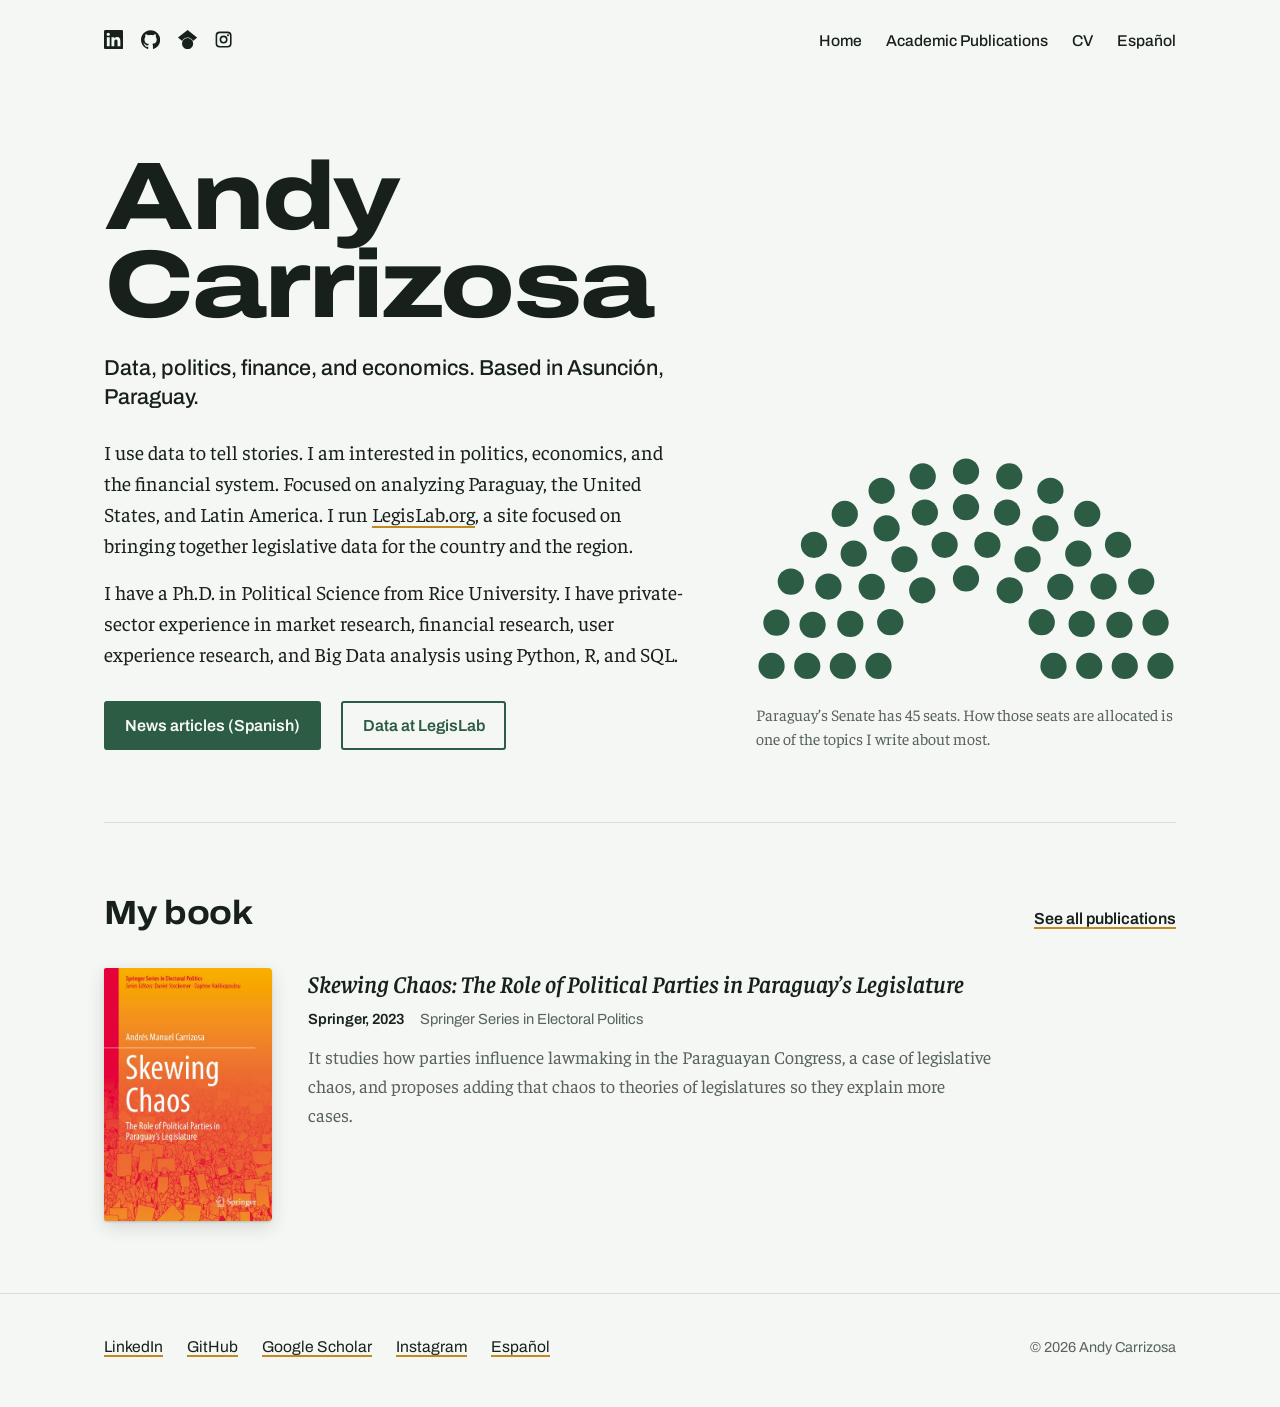
==== commit 8049c3bb: "edit english site. add book picture" ====
--- a/en/index.html
+++ b/en/index.html
@@ -63,7 +63,7 @@
     </nav>
     <nav class="nav" aria-label="Main">
       <a href="../en/index.html">Home</a>
-      <a href="../publicaciones.html" hreflang="es">Academic Publications</a>
+      <a href="../publications.html">Academic Publications</a>
       <a href="../en/EN_Carrizosa_Resume.pdf" hreflang="es">CV</a>
       <a href="../index.html" lang="es" hreflang="es">Español</a>
     </nav>
@@ -73,11 +73,11 @@
     <section class="envoltura portada" aria-labelledby="t-name">
       <div>
         <h1 class="nombre" id="t-name"><span>Andy</span> <span>Carrizosa</span></h1>
-        <p class="rol">Data, politics, finance, and economics. Based in Asunción, Paraguay</p>
+        <p class="rol">Data, politics, finance, and economics. Based in Asunción, Paraguay.</p>
         <p class="entrada">I use data to tell stories. I am interested in politics, economics, and the financial system. Focused on analyzing Paraguay, the United States, and Latin America. I run <a href="https://www.legislab.org">LegisLab.org</a>, a site focused on bringing together legislative data for the country and the region.</p>
         <p class="entrada">I have a Ph.D. in Political Science from Rice University. I have private-sector experience in market research, financial research, user experience research, and Big Data analysis using Python, R, and SQL.</p>
         <div class="acciones">
-          <a class="boton boton-principal" href="../blog.html" hreflang="es">Read the blog and articles</a>
+          <a class="boton boton-principal" href="../blog.html" hreflang="es">News articles (Spanish)</a>
           <a class="boton boton-secundario" href="https://www.legislab.org">Data at LegisLab</a>
         </div>
       </div>
@@ -137,13 +137,10 @@
     <section class="envoltura seccion" aria-labelledby="t-book">
       <div class="seccion-cabeza">
         <h2 class="titulo-seccion" id="t-book">My book</h2>
-        <a class="enlace-simple" href="../publicaciones.html" hreflang="es">See all publications</a>
+        <a class="enlace-simple" href="../publications.html">See all publications</a>
       </div>
       <div class="libro">
-        <div class="tapa" aria-hidden="true">
-          <p class="tapa-titulo">Skewing Chaos<span class="tapa-sub">The Role of Political Parties in Paraguay’s Legislature</span></p>
-          <p class="tapa-autor">Andy Carrizosa</p>
-        </div>
+        <a class="tapa" href="https://link.springer.com/book/10.1007/978-3-031-18625-7"><img src="../assets/skewing-chaos-tapa.webp" width="827" height="1245" alt="Cover of the book Skewing Chaos"></a>
         <div>
           <h3 class="titulo-escrito"><a href="https://link.springer.com/book/10.1007/978-3-031-18625-7"><cite>Skewing Chaos: The Role of Political Parties in Paraguay’s Legislature</cite></a></h3>
           <p class="medio"><strong>Springer, 2023</strong><span>Springer Series in Electoral Politics</span></p>
--- a/assets/site.css
+++ b/assets/site.css
@@ -409,32 +409,14 @@
   align-items: start;
 }
 .tapa {
-  aspect-ratio: 155 / 235;
-  display: flex;
-  flex-direction: column;
-  justify-content: space-between;
-  gap: 0.75rem;
-  padding: 1rem 0.85rem 0.9rem 1.1rem;
-  background: var(--yerba);
-  color: var(--sobre-yerba);
-  border-radius: 2px 5px 5px 2px;
-  box-shadow: inset 7px 0 0 color-mix(in srgb, var(--tinta) 22%, transparent);
-}
-.tapa-titulo {
-  font-family: var(--display);
-  font-stretch: 120%;
-  font-weight: 800;
-  font-size: 1.2rem;
-  line-height: 1.02;
-}
-.tapa-sub { display: block; margin-top: 0.5rem; font-family: var(--display); font-size: 0.72rem; line-height: 1.3; }
-.tapa-autor {
-  font-family: var(--display);
-  font-size: 0.78rem;
-  font-weight: 600;
-  border-top: 3px solid var(--ocre);
-  padding-top: 0.45rem;
-}
+  display: block;
+  border-radius: 2px 4px 4px 2px;
+  overflow: hidden;
+  box-shadow: 0 1px 2px color-mix(in srgb, var(--tinta) 18%, transparent), 0 6px 18px color-mix(in srgb, var(--tinta) 14%, transparent);
+  transition: transform 0.15s;
+}
+.tapa:hover { transform: translateY(-2px); }
+.tapa img { display: block; width: 100%; height: auto; }
 .libro .medio { margin-bottom: 0.75rem; }
 .libro .acciones { margin-top: 1.25rem; }
 
@@ -585,6 +567,4 @@
   .grupo { grid-template-columns: minmax(0, 1fr); }
   .fecha { padding-top: 0; margin-bottom: 0.2rem; }
   .libro { grid-template-columns: 7.5rem minmax(0, 1fr); gap: 1.25rem; }
-  .tapa-titulo { font-size: 0.95rem; }
-  .tapa-sub { font-size: 0.62rem; }
-}
+}
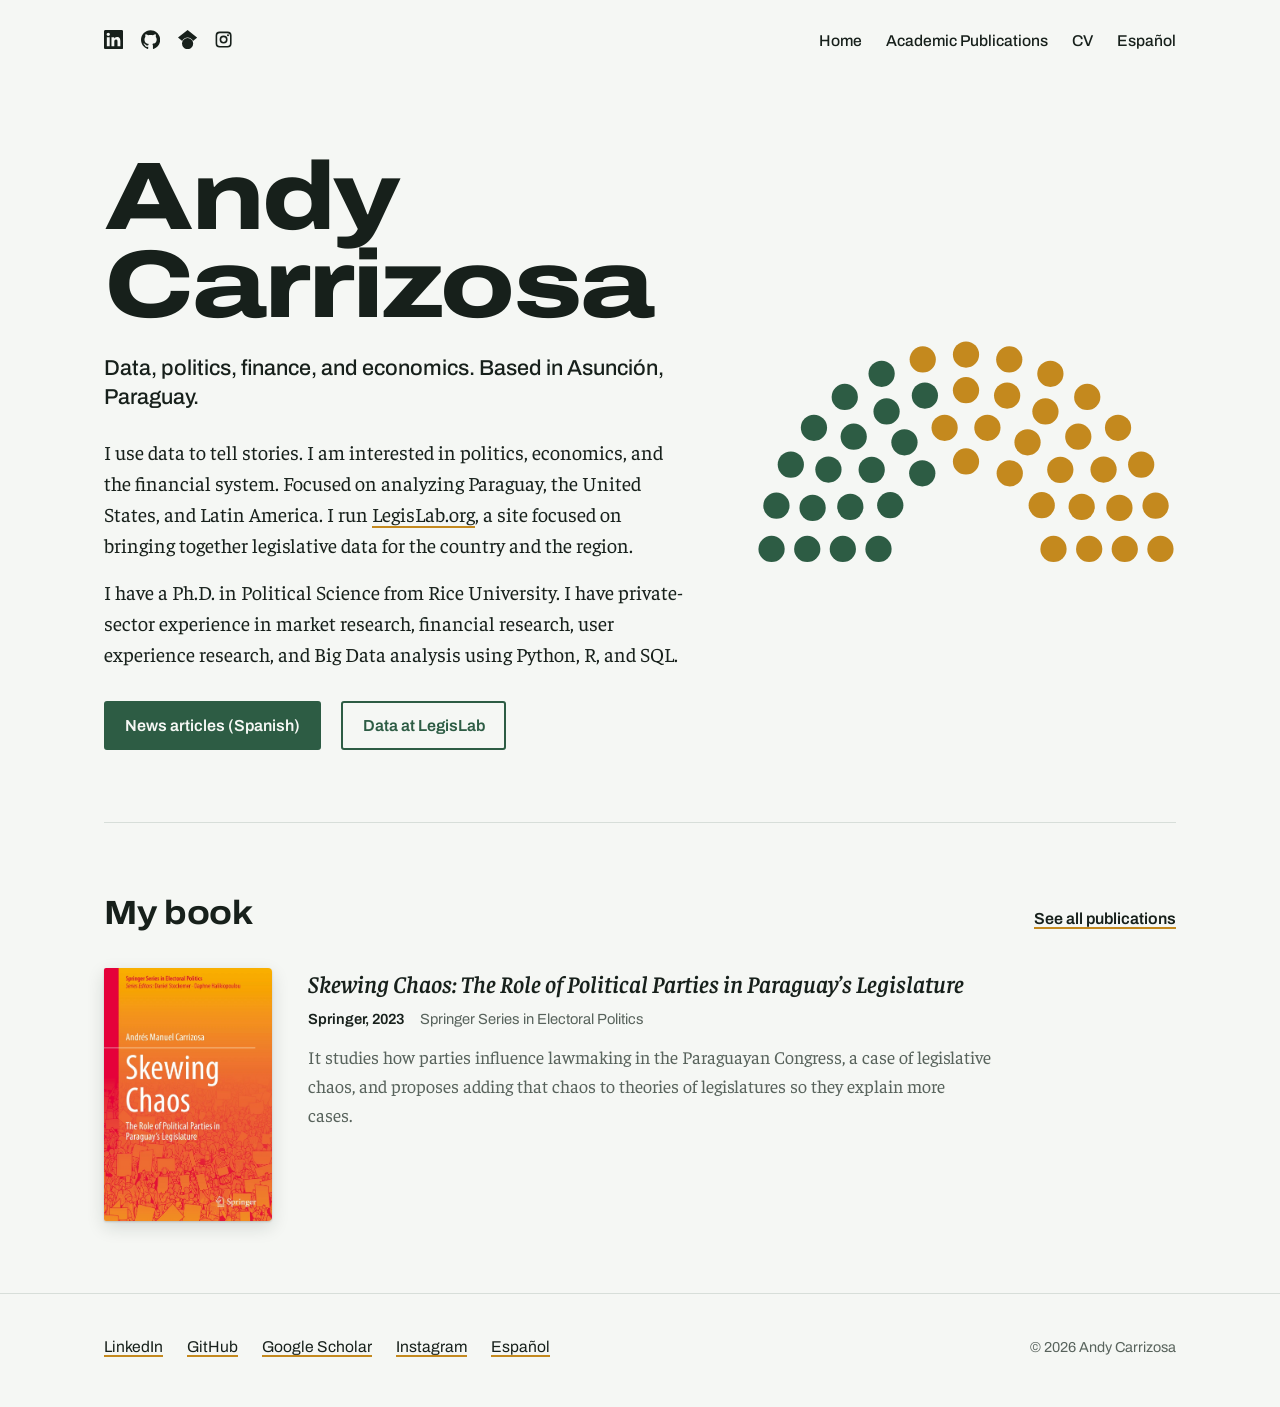
==== commit 66535e3f: "mejorar semicirculo" ====
--- a/en/index.html
+++ b/en/index.html
@@ -64,7 +64,7 @@
     <nav class="nav" aria-label="Main">
       <a href="../en/index.html">Home</a>
       <a href="../publications.html">Academic Publications</a>
-      <a href="../en/EN_Carrizosa_Resume.pdf" hreflang="es">CV</a>
+      <a href="EN_Carrizosa_Resume.pdf" target="_blank" rel="noopener">CV</a>
       <a href="../index.html" lang="es" hreflang="es">Español</a>
     </nav>
   </header>
@@ -130,8 +130,8 @@
         <circle cx="163.3" cy="-0.0" r="13.5" style="--i:43"/>
         <circle cx="200.0" cy="-0.0" r="13.5" style="--i:44"/>
         </svg>
-        <figcaption>Paraguay’s Senate has 45 seats. How those seats are allocated is one of the topics I write about most.</figcaption>
       </figure>
+      <script src="../assets/hemiciclo.js"></script>
     </section>
 
     <section class="envoltura seccion" aria-labelledby="t-book">
--- a/assets/site.css
+++ b/assets/site.css
@@ -225,7 +225,7 @@
 .boton-secundario:hover { background: color-mix(in srgb, var(--yerba) 10%, transparent); }
 .enlace-simple { font-family: var(--display); font-weight: 600; font-size: 1rem; }
 
-.hemiciclo { margin: 0; }
+.hemiciclo { margin: 0; align-self: center; }
 .hemiciclo svg { display: block; width: 100%; height: auto; }
 .hemiciclo circle { fill: var(--yerba); }
 .hemiciclo figcaption {
@@ -235,10 +235,12 @@
   color: var(--gris);
   max-width: 28em;
 }
+.hemiciclo circle.bloque-a { fill: var(--yerba); }
+.hemiciclo circle.bloque-b { fill: var(--ocre); }
 @media (prefers-reduced-motion: no-preference) {
   .hemiciclo circle {
     animation: banca 450ms ease-out backwards;
-    animation-delay: calc(var(--i) * 26ms + 200ms);
+    animation-delay: calc(var(--orden, var(--i)) * 45ms + 250ms);
   }
 }
 @keyframes banca {
@@ -371,6 +373,44 @@
 .filtro[aria-pressed="true"] { background: var(--tinta); border-color: var(--tinta); color: var(--papel); }
 .filtro[aria-pressed="true"] .cuenta { color: inherit; opacity: 0.75; }
 .estado { font-family: var(--display); font-size: 0.92rem; color: var(--gris); margin-top: 0.85rem; }
+
+/* Tarjetas de la portada (Artículos mediáticos) */
+.tarjetas {
+  list-style: none;
+  margin: 0;
+  padding: 0;
+  display: grid;
+  grid-template-columns: repeat(4, minmax(0, 1fr));
+  gap: 1.25rem;
+}
+.tarjeta {
+  position: relative;
+  min-height: 17rem;
+  display: flex;
+  flex-direction: column;
+  padding: 1.25rem 1.25rem 1.1rem;
+  border: 1px solid var(--linea);
+  border-top: 4px solid var(--yerba);
+  border-radius: 3px;
+  background: color-mix(in srgb, var(--papel) 85%, var(--linea));
+  transition: border-color 0.15s, transform 0.15s;
+}
+.tarjeta:hover { border-color: var(--yerba); transform: translateY(-2px); }
+.tarjeta:hover .titulo-escrito a { text-decoration-color: var(--ocre); }
+.tarjeta .medio { margin-bottom: 0.75rem; }
+.tarjeta .titulo-escrito { font-size: 1.2rem; line-height: 1.28; margin-bottom: 0.6rem; }
+.tarjeta .titulo-escrito a::after { content: ""; position: absolute; inset: 0; }
+.tarjeta .resumen { font-size: 0.98rem; line-height: 1.5; }
+.tarjeta-fecha {
+  margin-top: auto;
+  padding-top: 0.9rem;
+  font-family: var(--display);
+  font-size: 0.88rem;
+  font-weight: 500;
+  color: var(--gris);
+  font-variant-numeric: tabular-nums;
+}
+.tarjetas + .acciones { margin-top: 2rem; }
 
 /* Qué hago */
 .areas {
@@ -558,10 +598,13 @@
 
 /* Pantallas angostas */
 @media (max-width: 54rem) {
+  .tarjetas { grid-template-columns: repeat(2, minmax(0, 1fr)); }
   .portada { grid-template-columns: minmax(0, 1fr); align-items: start; }
-  .hemiciclo { max-width: 27rem; }
+  .hemiciclo { max-width: 27rem; width: 100%; justify-self: center; }
 }
 @media (max-width: 44rem) {
+  .tarjetas { grid-template-columns: minmax(0, 1fr); }
+  .tarjeta { min-height: 0; }
   .areas { grid-template-columns: minmax(0, 1fr); }
   .fila,
   .grupo { grid-template-columns: minmax(0, 1fr); }
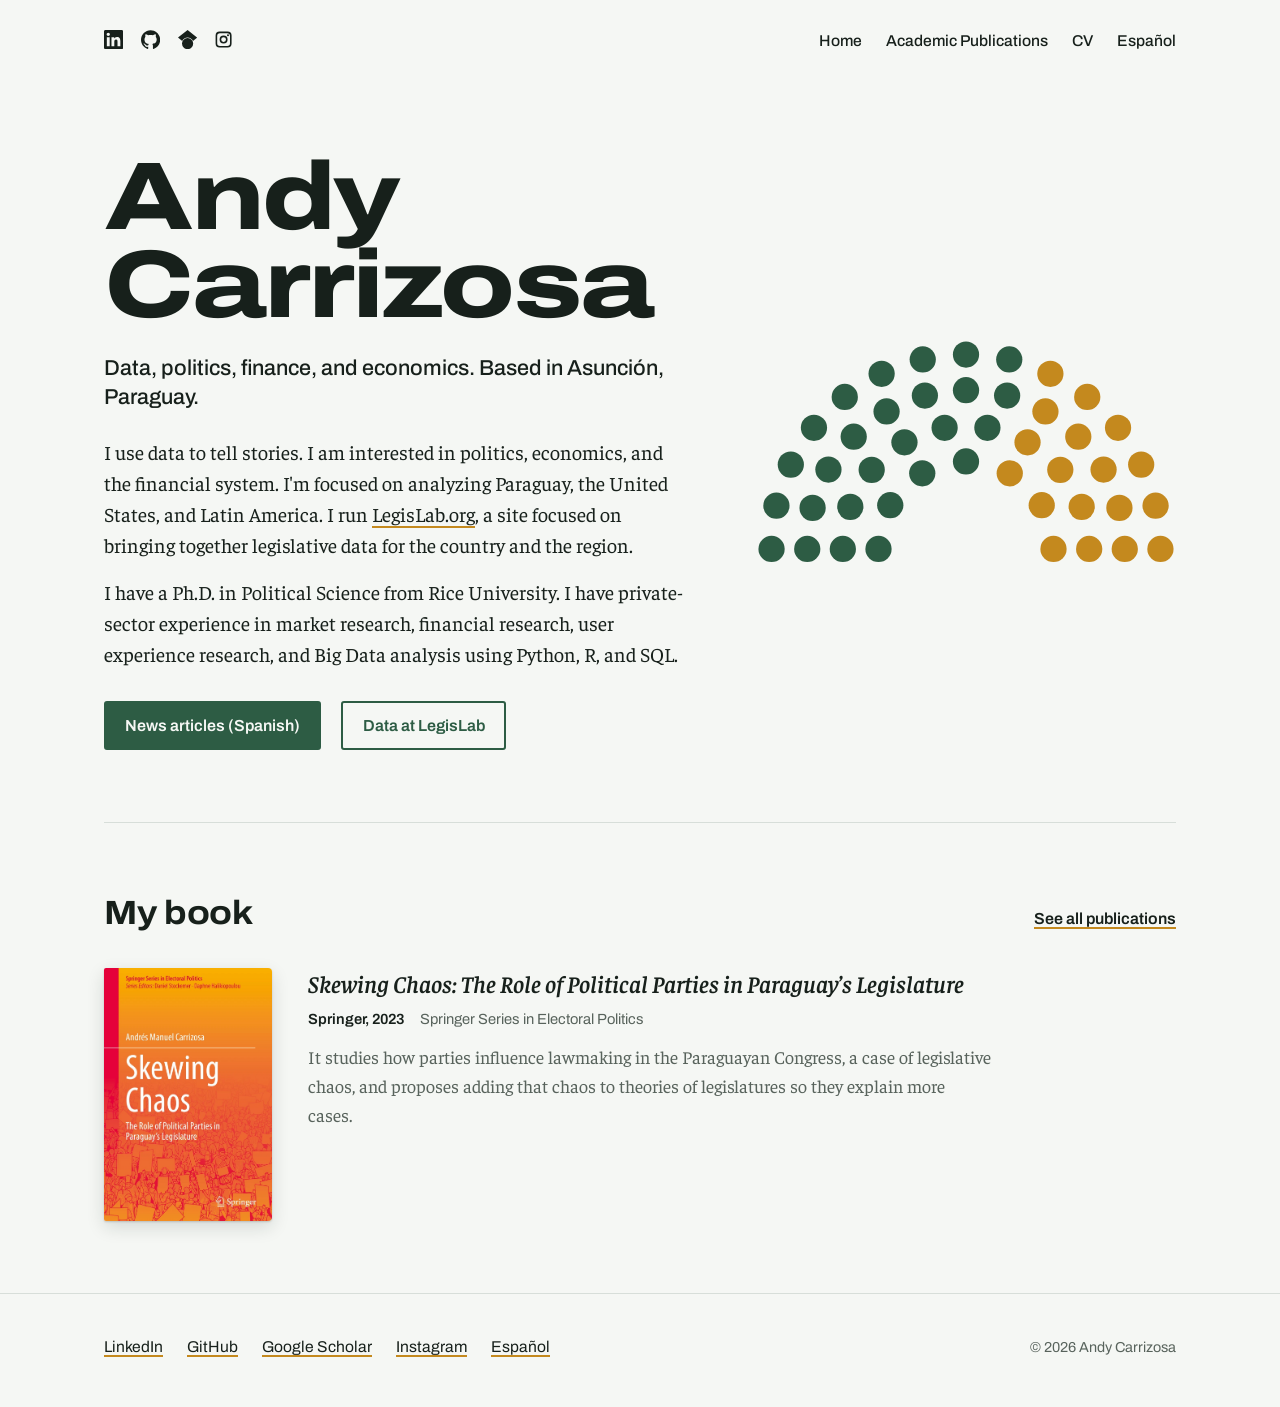
==== commit b85c2faa: "medios y prensa" ====
--- a/en/index.html
+++ b/en/index.html
@@ -74,7 +74,7 @@
       <div>
         <h1 class="nombre" id="t-name"><span>Andy</span> <span>Carrizosa</span></h1>
         <p class="rol">Data, politics, finance, and economics. Based in Asunción, Paraguay.</p>
-        <p class="entrada">I use data to tell stories. I am interested in politics, economics, and the financial system. Focused on analyzing Paraguay, the United States, and Latin America. I run <a href="https://www.legislab.org">LegisLab.org</a>, a site focused on bringing together legislative data for the country and the region.</p>
+        <p class="entrada">I use data to tell stories. I am interested in politics, economics, and the financial system. I'm focused on analyzing Paraguay, the United States, and Latin America. I run <a href="https://www.legislab.org">LegisLab.org</a>, a site focused on bringing together legislative data for the country and the region.</p>
         <p class="entrada">I have a Ph.D. in Political Science from Rice University. I have private-sector experience in market research, financial research, user experience research, and Big Data analysis using Python, R, and SQL.</p>
         <div class="acciones">
           <a class="boton boton-principal" href="../blog.html" hreflang="es">News articles (Spanish)</a>
--- a/assets/site.css
+++ b/assets/site.css
@@ -374,7 +374,7 @@
 .filtro[aria-pressed="true"] .cuenta { color: inherit; opacity: 0.75; }
 .estado { font-family: var(--display); font-size: 0.92rem; color: var(--gris); margin-top: 0.85rem; }
 
-/* Tarjetas de la portada (Artículos mediáticos) */
+/* Tarjetas de la portada (Medios y prensa) */
 .tarjetas {
   list-style: none;
   margin: 0;
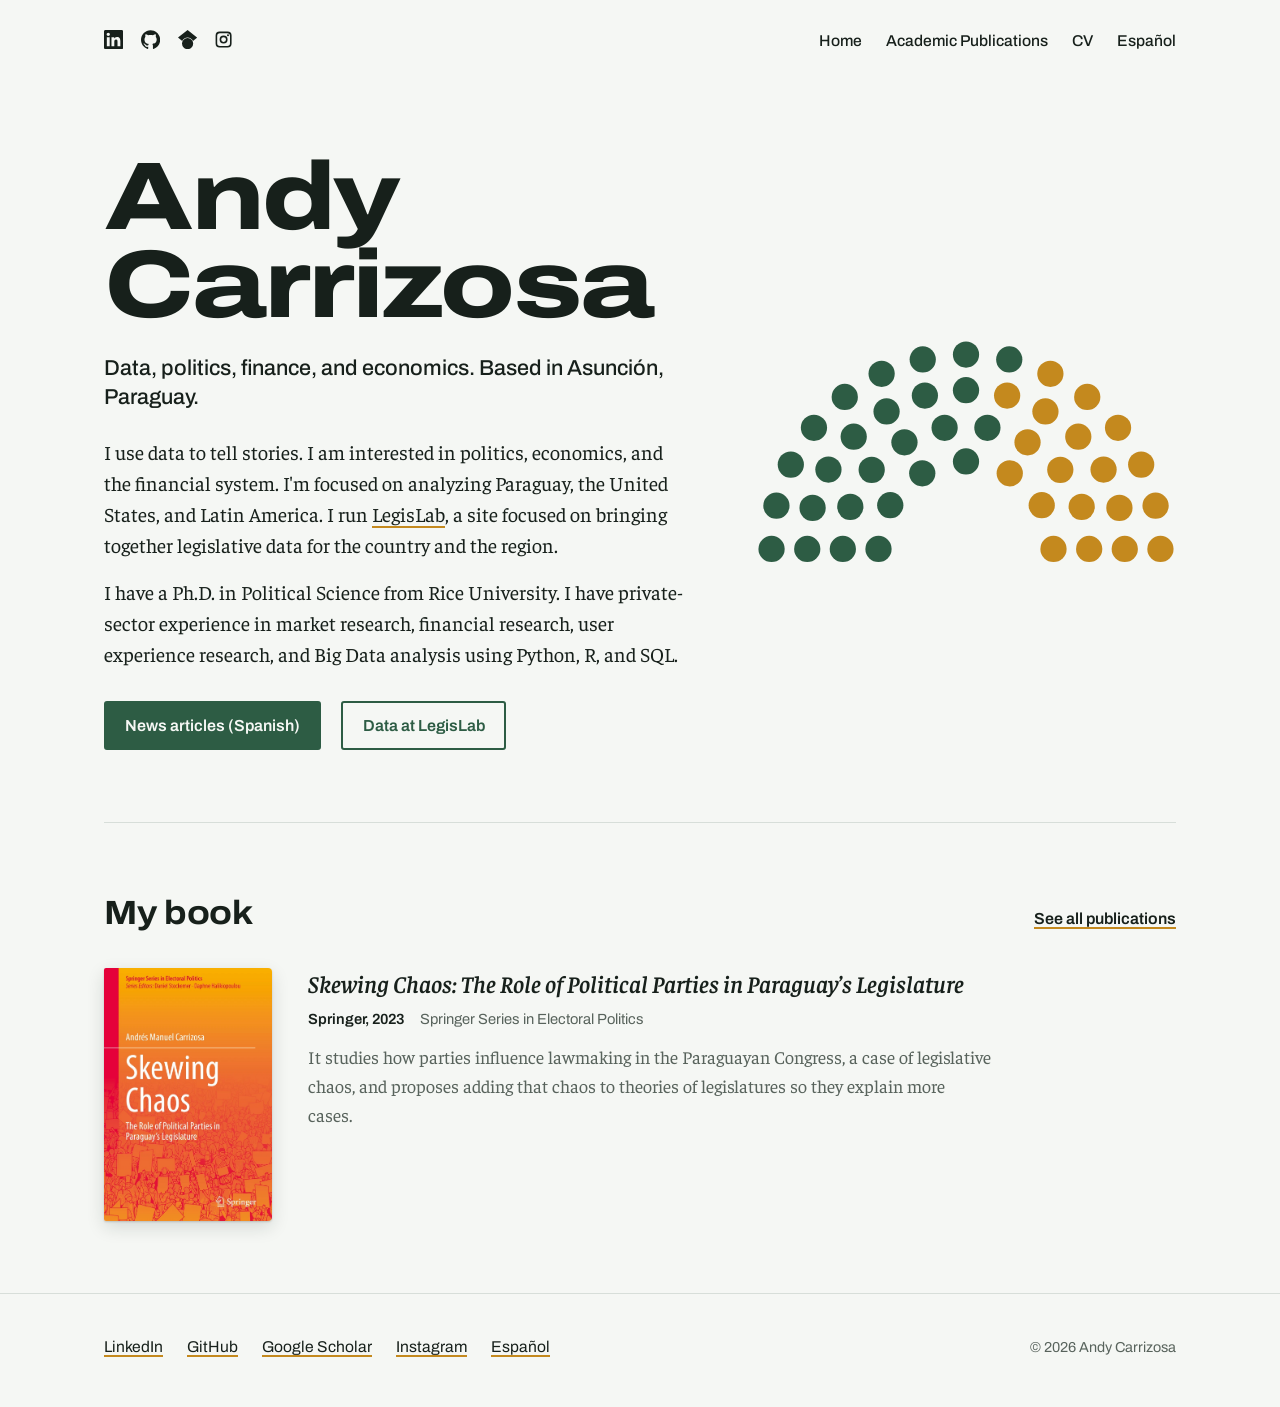
==== commit 5d92aa8c: "merge andycarrizosa y legislab" ====
--- a/en/index.html
+++ b/en/index.html
@@ -74,11 +74,11 @@
       <div>
         <h1 class="nombre" id="t-name"><span>Andy</span> <span>Carrizosa</span></h1>
         <p class="rol">Data, politics, finance, and economics. Based in Asunción, Paraguay.</p>
-        <p class="entrada">I use data to tell stories. I am interested in politics, economics, and the financial system. I'm focused on analyzing Paraguay, the United States, and Latin America. I run <a href="https://www.legislab.org">LegisLab.org</a>, a site focused on bringing together legislative data for the country and the region.</p>
+        <p class="entrada">I use data to tell stories. I am interested in politics, economics, and the financial system. I'm focused on analyzing Paraguay, the United States, and Latin America. I run <a href="../legislab/index.html">LegisLab</a>, a site focused on bringing together legislative data for the country and the region.</p>
         <p class="entrada">I have a Ph.D. in Political Science from Rice University. I have private-sector experience in market research, financial research, user experience research, and Big Data analysis using Python, R, and SQL.</p>
         <div class="acciones">
           <a class="boton boton-principal" href="../blog.html" hreflang="es">News articles (Spanish)</a>
-          <a class="boton boton-secundario" href="https://www.legislab.org">Data at LegisLab</a>
+          <a class="boton boton-secundario" href="../legislab/index.html">Data at LegisLab</a>
         </div>
       </div>
       <figure class="hemiciclo">
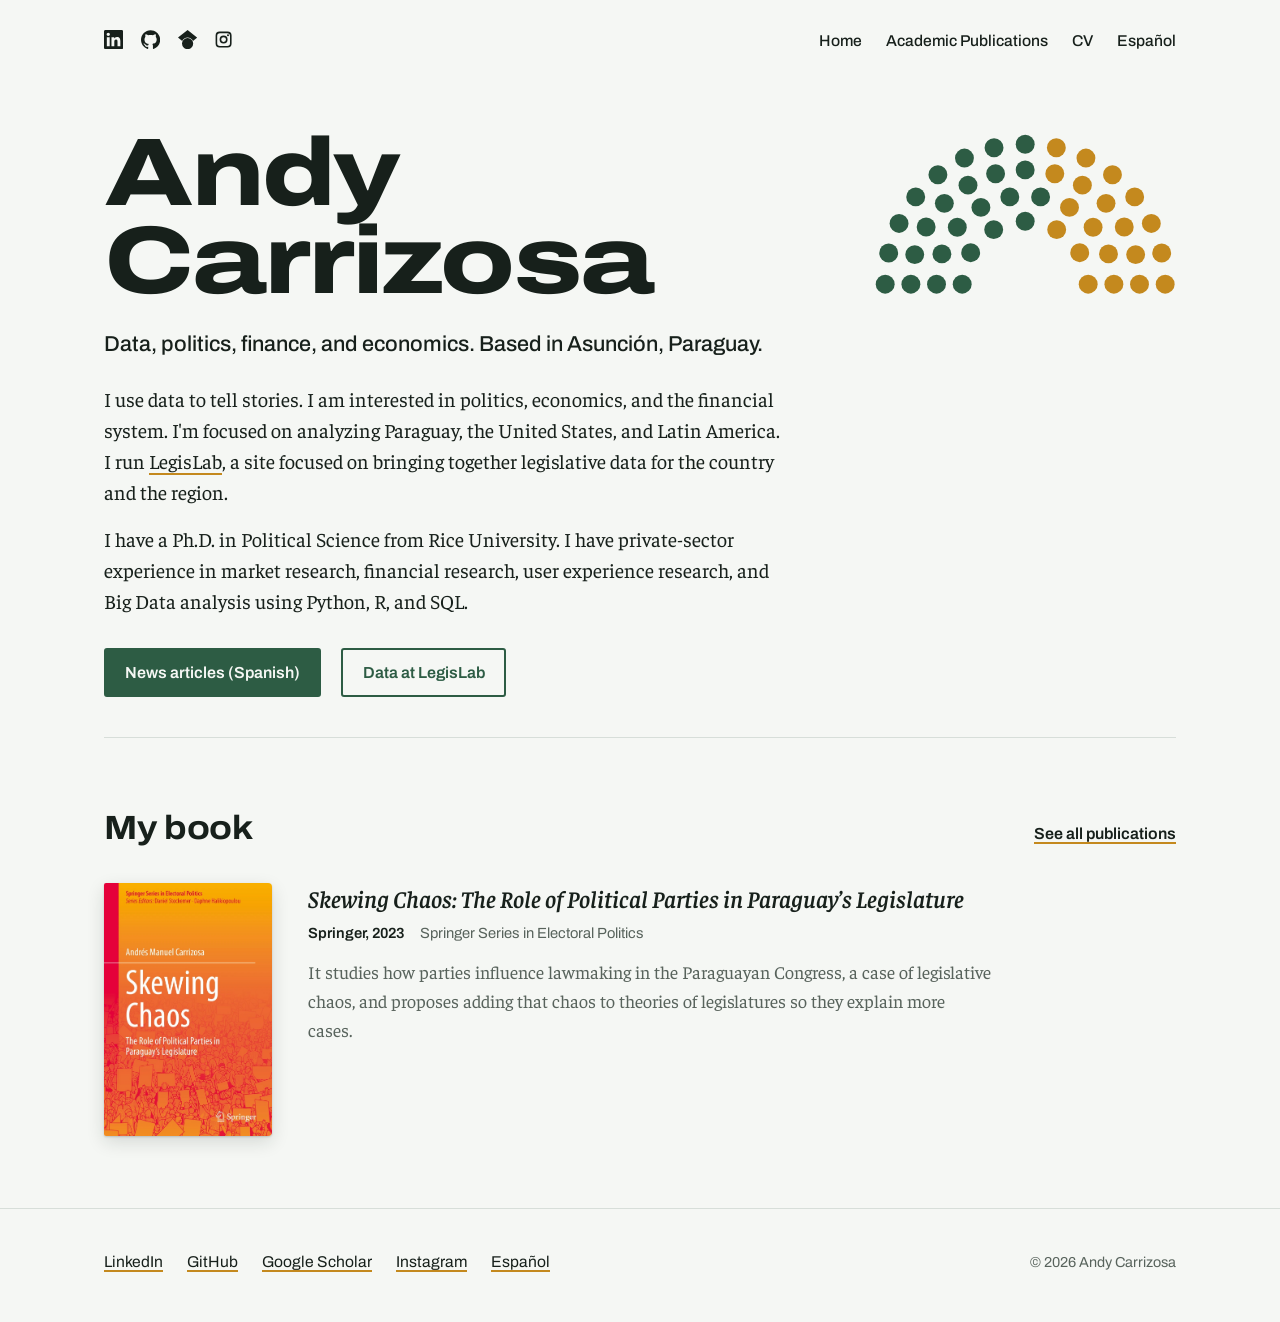
==== commit edcdc5fc: "update landing page" ====
--- a/en/index.html
+++ b/en/index.html
@@ -71,16 +71,7 @@
 
   <main id="content">
     <section class="envoltura portada" aria-labelledby="t-name">
-      <div>
-        <h1 class="nombre" id="t-name"><span>Andy</span> <span>Carrizosa</span></h1>
-        <p class="rol">Data, politics, finance, and economics. Based in Asunción, Paraguay.</p>
-        <p class="entrada">I use data to tell stories. I am interested in politics, economics, and the financial system. I'm focused on analyzing Paraguay, the United States, and Latin America. I run <a href="../legislab/index.html">LegisLab</a>, a site focused on bringing together legislative data for the country and the region.</p>
-        <p class="entrada">I have a Ph.D. in Political Science from Rice University. I have private-sector experience in market research, financial research, user experience research, and Big Data analysis using Python, R, and SQL.</p>
-        <div class="acciones">
-          <a class="boton boton-principal" href="../blog.html" hreflang="es">News articles (Spanish)</a>
-          <a class="boton boton-secundario" href="../legislab/index.html">Data at LegisLab</a>
-        </div>
-      </div>
+      <h1 class="nombre" id="t-name"><span>Andy</span> <span>Carrizosa</span></h1>
       <figure class="hemiciclo">
         <svg viewBox="-216 -216 432 232" role="img" aria-labelledby="t-hemicycle">
           <title id="t-hemicycle">The 45 seats of Paraguay’s Senate, drawn as a hemicycle</title>
@@ -132,6 +123,15 @@
         </svg>
       </figure>
       <script src="../assets/hemiciclo.js"></script>
+      <div class="portada-texto">
+        <p class="rol">Data, politics, finance, and economics. Based in Asunción, Paraguay.</p>
+        <p class="entrada">I use data to tell stories. I am interested in politics, economics, and the financial system. I'm focused on analyzing Paraguay, the United States, and Latin America. I run <a href="../legislab/index.html">LegisLab</a>, a site focused on bringing together legislative data for the country and the region.</p>
+        <p class="entrada">I have a Ph.D. in Political Science from Rice University. I have private-sector experience in market research, financial research, user experience research, and Big Data analysis using Python, R, and SQL.</p>
+        <div class="acciones">
+          <a class="boton boton-principal" href="../blog.html" hreflang="es">News articles (Spanish)</a>
+          <a class="boton boton-secundario" href="../legislab/index.html">Data at LegisLab</a>
+        </div>
+      </div>
     </section>
 
     <section class="envoltura seccion" aria-labelledby="t-book">
--- a/assets/site.css
+++ b/assets/site.css
@@ -2,7 +2,7 @@
    Plan: papel claro con un leve tono verde, tinta verde casi negra, verde yerba como color principal
    y ocre para subrayados. Títulos en Archivo ancha; textos para leer en Faustina.
    Diseño: todo alineado a la izquierda, con una columna angosta al margen para años y fechas.
-   El hemiciclo de 45 bancas (el Senado paraguayo) es el único elemento llamativo. */
+   El hemiciclo de 45 bancas (el Senado paraguayo) es el único elemento llamativo; los íconos de «Qué hago» usan los mismos puntos. */
 
 @font-face {
   font-family: "Archivo";
@@ -34,6 +34,7 @@
   --linea: #d7ded9;
   --yerba: #2d5c44;
   --ocre: #c4891e;
+  --hoja: #8dc4a5;
   --sobre-yerba: #f5f7f4;
   --display: "Archivo", "Helvetica Neue", Arial, sans-serif;
   --texto: "Faustina", Georgia, "Times New Roman", serif;
@@ -51,6 +52,7 @@
     --linea: #28332d;
     --yerba: #8dc4a5;
     --ocre: #e2b252;
+    --hoja: #4f8067;
     --sobre-yerba: #0f1512;
     color-scheme: dark;
   }
@@ -62,6 +64,7 @@
   --linea: #28332d;
   --yerba: #8dc4a5;
   --ocre: #e2b252;
+  --hoja: #4f8067;
   --sobre-yerba: #0f1512;
   color-scheme: dark;
 }
@@ -166,21 +169,24 @@
 }
 
 /* Portada */
+/* El hemiciclo va en la misma fila que el nombre; el texto va debajo. El ancho del hemiciclo está
+   en em del nombre para que siempre mida lo mismo que las dos líneas: de la punta de la «d» a la base de «Carrizosa». */
 .portada {
-  display: grid;
-  grid-template-columns: minmax(0, 7fr) minmax(0, 5fr);
-  gap: clamp(2rem, 5vw, 4.5rem);
+  --cuerpo-nombre: min(9.5vw, clamp(2.6rem, 8vw, 6rem));
+  display: grid;
+  grid-template-columns: minmax(0, 1fr) auto;
+  gap: 1.5rem 1rem;
   align-items: end;
-  padding-block: clamp(2rem, 6vw, 4.5rem) clamp(3rem, 6vw, 4.5rem);
+  padding-block: clamp(1.5rem, 4vw, 3rem) clamp(1.5rem, 4vw, 2.5rem);
 }
 .nombre {
   font-family: var(--display);
   font-stretch: 125%;
   font-weight: 800;
-  font-size: clamp(2.6rem, 8vw, 6rem);
+  font-size: var(--cuerpo-nombre);
   line-height: 0.92;
   letter-spacing: -0.02em;
-  margin: 0 0 1.5rem;
+  margin: 0;
 }
 .nombre span { display: block; }
 .rol {
@@ -189,6 +195,7 @@
   font-size: clamp(1.1rem, 2vw, 1.35rem);
   line-height: 1.35;
   margin-bottom: 1.5rem;
+  text-wrap: balance;
 }
 .entrada {
   font-size: 1.25rem;
@@ -225,7 +232,13 @@
 .boton-secundario:hover { background: color-mix(in srgb, var(--yerba) 10%, transparent); }
 .enlace-simple { font-family: var(--display); font-weight: 600; font-size: 1rem; }
 
-.hemiciclo { margin: 0; align-self: center; }
+.portada-texto { grid-column: 1 / -1; }
+.portada-texto > :last-child { margin-bottom: 0; }
+.hemiciclo {
+  font-size: var(--cuerpo-nombre);
+  width: 3.15em;
+  margin: 0 0 0.108em;
+}
 .hemiciclo svg { display: block; width: 100%; height: auto; }
 .hemiciclo circle { fill: var(--yerba); }
 .hemiciclo figcaption {
@@ -412,21 +425,111 @@
 }
 .tarjetas + .acciones { margin-top: 2rem; }
 
-/* Qué hago */
+/* Qué hago: dos cuadros en la portada, lado a lado, con subcuadros adentro.
+   Los bordes llevan los dos colores del hemiciclo. Con subgrid, los títulos, los subcuadros y los pies
+   de los dos cuadros quedan a la misma altura. */
+.paneles {
+  grid-column: 1 / -1;
+  display: grid;
+  grid-template-columns: minmax(0, 4fr) minmax(0, 3fr);
+  grid-template-rows: auto auto 1fr auto;
+  gap: 0 1.25rem;
+}
+.panel {
+  grid-row: span 4;
+  display: grid;
+  grid-template-rows: subgrid;
+  align-content: start;
+  row-gap: 0.6rem;
+  padding: 1.1rem 1.25rem 1.25rem;
+  border: 1px solid var(--linea);
+  border-top: 4px solid var(--yerba);
+  border-radius: 3px;
+  background: color-mix(in srgb, var(--papel) 85%, var(--linea));
+}
+.panel-politica { border-top-color: var(--ocre); }
+.panel h2 {
+  font-family: var(--display);
+  font-stretch: 112%;
+  font-weight: 700;
+  font-size: 1.35rem;
+  line-height: 1.2;
+  letter-spacing: -0.01em;
+  margin: 0;
+}
+.panel-intro { font-size: 1rem; line-height: 1.4; text-wrap: balance; }
+.panel-pie { font-size: 1rem; line-height: 1.4; }
+.portada-paneles > .acciones { grid-column: 1 / -1; margin-top: 0; justify-content: center; gap: 0.6rem 0.75rem; }
 .areas {
-  display: grid;
-  grid-template-columns: repeat(2, minmax(0, 1fr));
-  gap: 2.25rem 3.5rem;
-}
+  list-style: none;
+  margin: 0.2rem 0;
+  padding: 0;
+  display: grid;
+  grid-auto-rows: 1fr;
+  gap: 0.75rem;
+}
+.panel-datos .areas { grid-template-columns: repeat(2, minmax(0, 1fr)); }
+.area {
+  display: grid;
+  grid-template-columns: 3.25rem minmax(0, 1fr);
+  grid-template-rows: auto auto 1fr;
+  column-gap: 0.85rem;
+  padding: 0.8rem 0.9rem;
+  border: 1px solid var(--linea);
+  border-radius: 3px;
+  background: var(--papel);
+}
+.area-icono { grid-row: 1 / -1; display: block; width: 100%; height: auto; margin-top: 0.15rem; fill: var(--yerba); }
+.area-icono .ocre { fill: var(--ocre); }
+.area-icono .hoja { fill: var(--hoja); }
 .area h3 {
   font-family: var(--display);
-  font-stretch: 105%;
+  font-stretch: 103%;
   font-weight: 650;
-  font-size: 1.2rem;
-  line-height: 1.3;
-  margin: 0 0 0.45rem;
-}
-.area p { color: var(--gris); max-width: 32em; }
+  font-size: 1rem;
+  line-height: 1.25;
+  margin: 0 0 0.25rem;
+}
+.area p { font-size: 1rem; line-height: 1.35; color: var(--gris); text-wrap: balance; }
+.area .pregunta { color: var(--tinta); }
+
+/* En escritorio los dos cuadros entran enteros en la primera pantalla: la página de inicio es un poco más ancha,
+   el ícono va al lado del título y, si la ventana es baja, se achican el nombre y los espacios. */
+@media (min-width: 64rem) {
+  .inicio { --ancho: 80rem; }
+  .portada-paneles {
+    --cuerpo-nombre: clamp(2.6rem, min(8vw, 40vh - 16.75rem), 6rem);
+    row-gap: clamp(0.7rem, 2.2vh, 1.5rem);
+    padding-block: clamp(0rem, 2.5vh, 2rem) clamp(1rem, 4vh, 3rem);
+  }
+  .area {
+    grid-template-columns: 2.9rem minmax(0, 1fr);
+    grid-template-rows: auto auto 1fr;
+    align-items: center;
+  }
+  .area-icono { grid-row: 1; margin: 0; }
+  .area h3 { margin: 0; }
+  .area p { grid-column: 1 / -1; align-self: start; }
+  .area .pregunta { margin-top: 0.35rem; }
+}
+@media (min-width: 64rem) and (max-height: 52rem), (min-width: 64rem) and (max-width: 79.99rem) and (max-height: 60rem) {
+  .inicio .cabecera { padding-block: 0.6rem; }
+  .inicio .portada-paneles {
+    --cuerpo-nombre: clamp(2.6rem, 10vh - 0.8rem, 4.5rem);
+    row-gap: 0.65rem;
+    padding-top: 0.15rem;
+  }
+  .inicio .rol { font-size: 1.1rem; }
+  .panel { row-gap: 0.4rem; padding: 0.7rem 1rem 0.8rem; }
+  .panel h2 { font-size: 1.2rem; }
+  .panel-intro { font-size: 0.97rem; line-height: 1.35; }
+  .panel-pie { font-size: 0.93rem; line-height: 1.3; }
+  .portada-paneles > .acciones .boton { font-size: 0.9rem; padding: 0.35rem 0.8rem; }
+  .areas { gap: 0.6rem; }
+  .area { padding: 0.5rem 0.75rem 0.55rem; }
+  .area p { font-size: 0.95rem; line-height: 1.3; }
+  .area .pregunta { margin-top: 0.2rem; }
+}
 
 /* Trayectoria */
 .cargo {
@@ -599,13 +702,16 @@
 /* Pantallas angostas */
 @media (max-width: 54rem) {
   .tarjetas { grid-template-columns: repeat(2, minmax(0, 1fr)); }
-  .portada { grid-template-columns: minmax(0, 1fr); align-items: start; }
-  .hemiciclo { max-width: 27rem; width: 100%; justify-self: center; }
+}
+@media (max-width: 63.99rem) {
+  .paneles { grid-template-columns: minmax(0, 1fr); grid-template-rows: none; row-gap: 1.25rem; }
+  .panel { grid-row: auto; grid-template-rows: none; }
+  .panel-politica .areas { grid-auto-rows: auto; }
 }
 @media (max-width: 44rem) {
   .tarjetas { grid-template-columns: minmax(0, 1fr); }
   .tarjeta { min-height: 0; }
-  .areas { grid-template-columns: minmax(0, 1fr); }
+  .panel-datos .areas { grid-template-columns: minmax(0, 1fr); grid-auto-rows: auto; }
   .fila,
   .grupo { grid-template-columns: minmax(0, 1fr); }
   .fecha { padding-top: 0; margin-bottom: 0.2rem; }
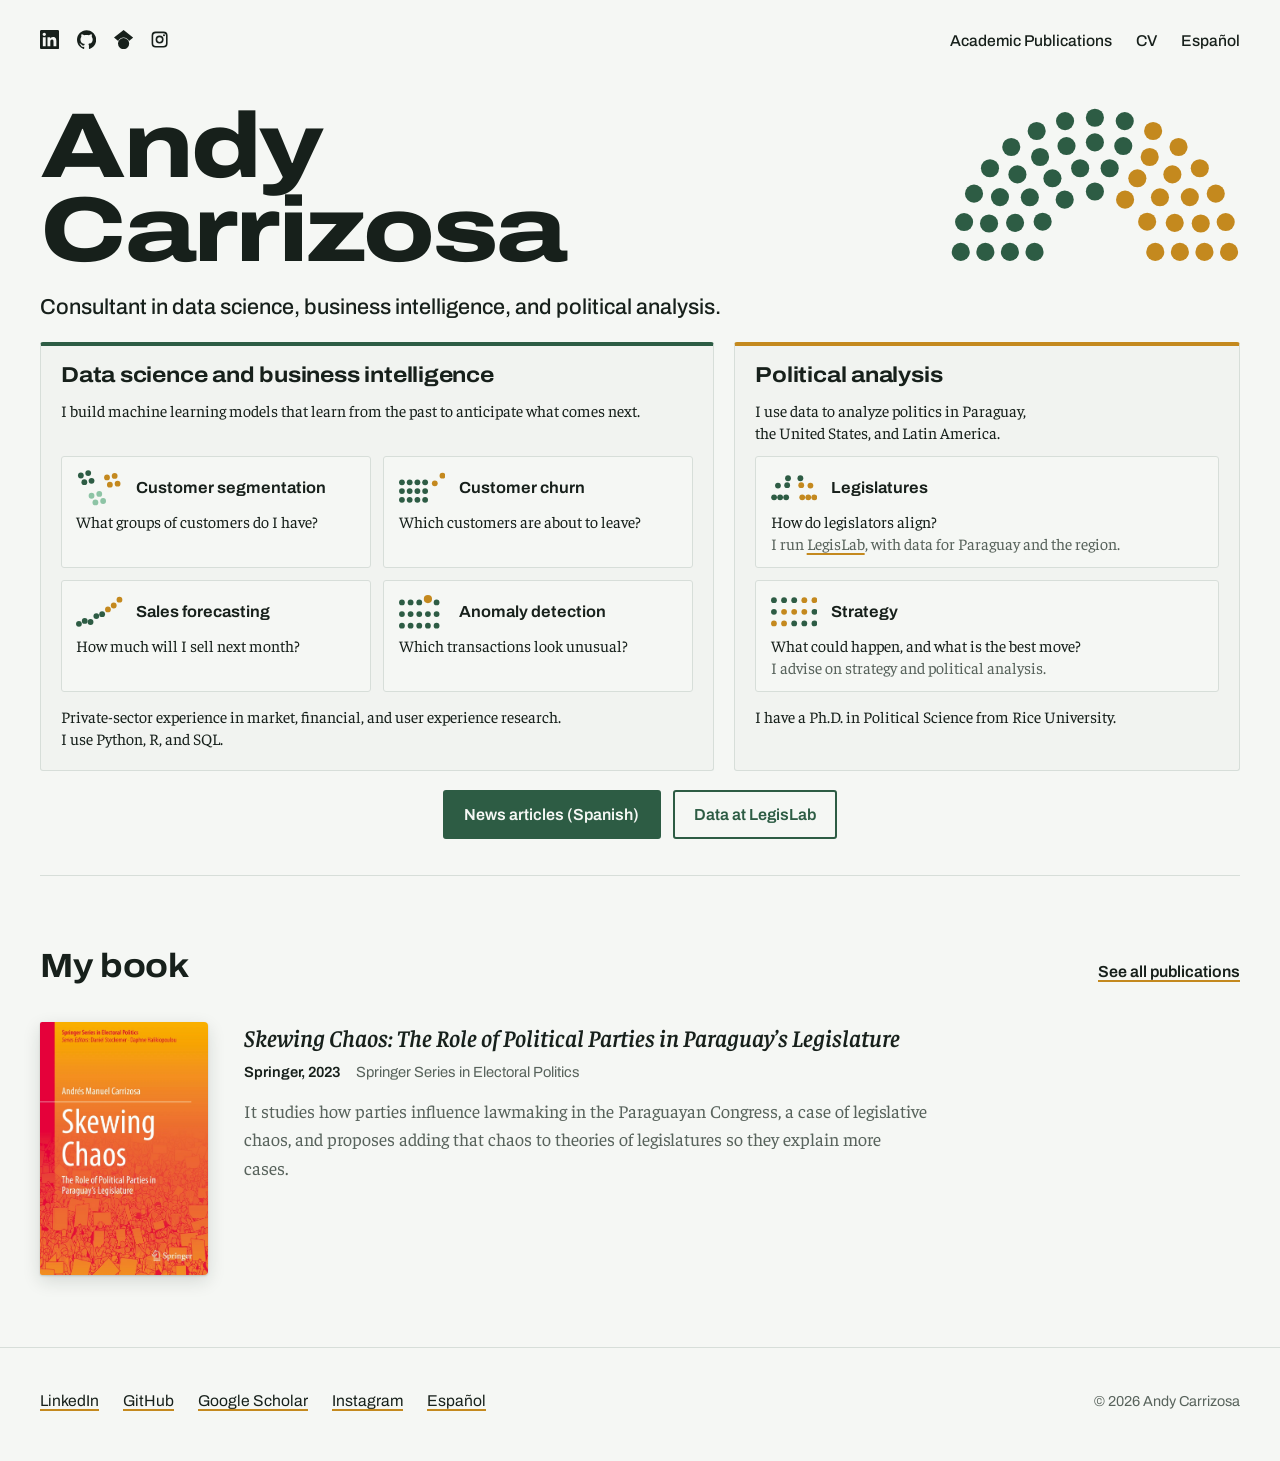
==== commit 6dcf437e: "fix english landing as well" ====
--- a/en/index.html
+++ b/en/index.html
@@ -4,7 +4,7 @@
   <meta charset="utf-8">
   <meta name="viewport" content="width=device-width, initial-scale=1">
   <title>Andy Carrizosa</title>
-  <meta name="description" content="Quantitative researcher and political scientist in Asunción. Data analysis, surveys and causal inference. Writes about parties, Congress and electoral rules in Paraguay.">
+  <meta name="description" content="Consultant in data science, business intelligence, and political analysis. Machine learning models for companies and data-driven legislative analysis.">
   <link rel="canonical" href="https://www.andycarrizosa.com/en/">
   <link rel="alternate" hreflang="en" href="https://www.andycarrizosa.com/en/">
   <link rel="alternate" hreflang="es" href="https://www.andycarrizosa.com/">
@@ -14,9 +14,9 @@
   <link rel="stylesheet" href="../assets/site.css">
   <meta property="og:type" content="profile">
   <meta property="og:title" content="Andy Carrizosa">
-  <meta property="og:description" content="Quantitative researcher and political scientist in Asunción. Blog, articles and publications on parties, Congress and electoral rules in Paraguay.">
+  <meta property="og:description" content="Consultant in data science, business intelligence, and political analysis. Machine learning models for companies and data-driven legislative analysis.">
   <meta property="og:url" content="https://www.andycarrizosa.com/en/">
-  <meta property="og:image" content="https://www.andycarrizosa.com/assets/og.png">
+  <meta property="og:image" content="https://www.andycarrizosa.com/assets/og-en.png">
   <meta property="og:locale" content="en_US">
   <meta name="twitter:card" content="summary_large_image">
   <script type="application/ld+json">
@@ -26,8 +26,7 @@
     "name": "Andy Carrizosa",
     "alternateName": "Andy Carrizosa",
     "url": "https://www.andycarrizosa.com/en/",
-    "jobTitle": "Quantitative Researcher",
-    "worksFor": { "@type": "Organization", "name": "ITTI" },
+    "jobTitle": "Consultant in data science, business intelligence, and political analysis",
     "address": { "@type": "PostalAddress", "addressLocality": "Asunción", "addressCountry": "PY" },
     "alumniOf": [
       { "@type": "CollegeOrUniversity", "name": "Rice University" },
@@ -43,7 +42,7 @@
   }
   </script>
 </head>
-<body>
+<body class="inicio">
   <a class="saltar" href="#content">Skip to content</a>
 
   <header class="envoltura cabecera">
@@ -62,7 +61,6 @@
       </a>
     </nav>
     <nav class="nav" aria-label="Main">
-      <a href="../en/index.html">Home</a>
       <a href="../publications.html">Academic Publications</a>
       <a href="EN_Carrizosa_Resume.pdf" target="_blank" rel="noopener">CV</a>
       <a href="../index.html" lang="es" hreflang="es">Español</a>
@@ -70,7 +68,7 @@
   </header>
 
   <main id="content">
-    <section class="envoltura portada" aria-labelledby="t-name">
+    <section class="envoltura portada portada-paneles" aria-labelledby="t-name">
       <h1 class="nombre" id="t-name"><span>Andy</span> <span>Carrizosa</span></h1>
       <figure class="hemiciclo">
         <svg viewBox="-216 -216 432 232" role="img" aria-labelledby="t-hemicycle">
@@ -124,13 +122,59 @@
       </figure>
       <script src="../assets/hemiciclo.js"></script>
       <div class="portada-texto">
-        <p class="rol">Data, politics, finance, and economics. Based in Asunción, Paraguay.</p>
-        <p class="entrada">I use data to tell stories. I am interested in politics, economics, and the financial system. I'm focused on analyzing Paraguay, the United States, and Latin America. I run <a href="../legislab/index.html">LegisLab</a>, a site focused on bringing together legislative data for the country and the region.</p>
-        <p class="entrada">I have a Ph.D. in Political Science from Rice University. I have private-sector experience in market research, financial research, user experience research, and Big Data analysis using Python, R, and SQL.</p>
-        <div class="acciones">
-          <a class="boton boton-principal" href="../blog.html" hreflang="es">News articles (Spanish)</a>
-          <a class="boton boton-secundario" href="../legislab/index.html">Data at LegisLab</a>
-        </div>
+        <p class="rol">Consultant in data science, business intelligence, and political analysis.</p>
+      </div>
+      <div class="paneles">
+        <section class="panel panel-datos" aria-labelledby="t-data">
+          <h2 id="t-data">Data science and business intelligence</h2>
+          <p class="panel-intro">I build machine learning models that learn from the past to anticipate what comes next.</p>
+          <ul class="areas">
+            <li class="area">
+              <svg class="area-icono" viewBox="0 0 60 46" aria-hidden="true" focusable="false"><circle cx="15.8" cy="4" r="3.75"/><circle cx="6.3" cy="7.1" r="3.75"/><circle cx="20.1" cy="14" r="3.75"/><circle cx="10.8" cy="15.8" r="3.75"/><circle class="ocre" cx="50" cy="7.7" r="3.75"/><circle class="ocre" cx="40.1" cy="9.6" r="3.75"/><circle class="ocre" cx="53.8" cy="17.7" r="3.75"/><circle class="ocre" cx="43.8" cy="19" r="3.75"/><circle class="hoja" cx="30.1" cy="30.9" r="3.75"/><circle class="hoja" cx="20.1" cy="33.3" r="3.75"/><circle class="hoja" cx="35.1" cy="40.1" r="3.75"/><circle class="hoja" cx="25.1" cy="42" r="3.75"/></svg>
+              <h3>Customer segmentation</h3>
+              <p class="pregunta">What groups of customers do I have?</p>
+            </li>
+            <li class="area">
+              <svg class="area-icono" viewBox="0 0 60 46" aria-hidden="true" focusable="false"><circle cx="3.8" cy="16" r="3.75"/><circle cx="13.8" cy="16" r="3.75"/><circle cx="23.8" cy="16" r="3.75"/><circle cx="33.8" cy="16" r="3.75"/><circle cx="3.8" cy="27.3" r="3.75"/><circle cx="13.8" cy="27.3" r="3.75"/><circle cx="23.8" cy="27.3" r="3.75"/><circle cx="33.8" cy="27.3" r="3.75"/><circle cx="3.8" cy="38.6" r="3.75"/><circle cx="13.8" cy="38.6" r="3.75"/><circle cx="23.8" cy="38.6" r="3.75"/><circle cx="33.8" cy="38.6" r="3.75"/><circle class="ocre" cx="46.3" cy="17.3" r="3.75"/><circle class="ocre" cx="56.2" cy="7.4" r="3.75"/></svg>
+              <h3>Customer churn</h3>
+              <p class="pregunta">Which customers are about to leave?</p>
+            </li>
+            <li class="area">
+              <svg class="area-icono" viewBox="0 0 60 46" aria-hidden="true" focusable="false"><circle cx="3.8" cy="38.6" r="3.75"/><circle cx="11.3" cy="34.8" r="3.75"/><circle cx="18.8" cy="36.2" r="3.75"/><circle cx="26.3" cy="28.6" r="3.75"/><circle cx="33.8" cy="26.1" r="3.75"/><circle class="ocre" cx="41.3" cy="19.9" r="3.75"/><circle class="ocre" cx="48.8" cy="14.9" r="3.75"/><circle class="ocre" cx="56.2" cy="7.4" r="3.75"/></svg>
+              <h3>Sales forecasting</h3>
+              <p class="pregunta">How much will I sell next month?</p>
+            </li>
+            <li class="area">
+              <svg class="area-icono" viewBox="0 0 60 46" aria-hidden="true" focusable="false"><circle cx="3.8" cy="10.9" r="3.75"/><circle cx="15" cy="10.9" r="3.75"/><circle cx="26.2" cy="10.9" r="3.75"/><circle cx="48.6" cy="10.9" r="3.75"/><circle cx="3.8" cy="26" r="3.75"/><circle cx="15" cy="26" r="3.75"/><circle cx="26.2" cy="26" r="3.75"/><circle cx="37.4" cy="26" r="3.75"/><circle cx="48.6" cy="26" r="3.75"/><circle cx="3.8" cy="41" r="3.75"/><circle cx="15" cy="41" r="3.75"/><circle cx="26.2" cy="41" r="3.75"/><circle cx="37.4" cy="41" r="3.75"/><circle cx="48.6" cy="41" r="3.75"/><circle class="ocre" cx="37.4" cy="6.6" r="5.3"/></svg>
+              <h3>Anomaly detection</h3>
+              <p class="pregunta">Which transactions look unusual?</p>
+            </li>
+          </ul>
+          <p class="panel-pie">Private-sector experience in market, financial, and user experience research. I&nbsp;use&nbsp;Python,&nbsp;R,&nbsp;and&nbsp;SQL.</p>
+        </section>
+        <section class="panel panel-politica" aria-labelledby="t-politics">
+          <h2 id="t-politics">Political analysis</h2>
+          <p class="panel-intro">I use data to analyze politics in Paraguay, the United States, and Latin America.</p>
+          <ul class="areas">
+            <li class="area">
+              <svg class="area-icono" viewBox="0 0 60 46" aria-hidden="true" focusable="false"><circle cx="19.6" cy="35.4" r="3.75"/><circle cx="11.8" cy="35.4" r="3.75"/><circle cx="4" cy="35.4" r="3.75"/><circle cx="9" cy="20.1" r="3.75"/><circle cx="20.9" cy="19.6" r="3.75"/><circle cx="22" cy="10.7" r="3.75"/><circle cx="38" cy="10.7" r="3.75"/><circle class="ocre" cx="39.1" cy="19.6" r="3.75"/><circle class="ocre" cx="51" cy="20.1" r="3.75"/><circle class="ocre" cx="40.4" cy="35.4" r="3.75"/><circle class="ocre" cx="48.2" cy="35.4" r="3.75"/><circle class="ocre" cx="56" cy="35.4" r="3.75"/></svg>
+              <h3>Legislatures</h3>
+              <p class="pregunta">How do legislators align?</p>
+              <p>I run <a href="../legislab/index.html">LegisLab</a>, with data for Paraguay and the region.</p>
+            </li>
+            <li class="area">
+              <svg class="area-icono" viewBox="0 0 60 46" aria-hidden="true" focusable="false"><circle cx="3.8" cy="8" r="3.75"/><circle cx="16.9" cy="8" r="3.75"/><circle cx="30" cy="8" r="3.75"/><circle class="ocre" cx="43.1" cy="8" r="3.75"/><circle class="ocre" cx="56.2" cy="8" r="3.75"/><circle cx="3.8" cy="23" r="3.75"/><circle class="ocre" cx="16.9" cy="23" r="3.75"/><circle class="ocre" cx="30" cy="23" r="3.75"/><circle class="ocre" cx="43.1" cy="23" r="3.75"/><circle cx="56.2" cy="23" r="3.75"/><circle class="ocre" cx="3.8" cy="38" r="3.75"/><circle class="ocre" cx="16.9" cy="38" r="3.75"/><circle cx="30" cy="38" r="3.75"/><circle cx="43.1" cy="38" r="3.75"/><circle cx="56.2" cy="38" r="3.75"/></svg>
+              <h3>Strategy</h3>
+              <p class="pregunta">What could happen, and what is the best move?</p>
+              <p>I advise on strategy and political analysis.</p>
+            </li>
+          </ul>
+          <p class="panel-pie">I have a Ph.D. in Political Science from Rice University.</p>
+        </section>
+      </div>
+      <div class="acciones">
+        <a class="boton boton-principal" href="../blog.html" hreflang="es">News articles (Spanish)</a>
+        <a class="boton boton-secundario" href="../legislab/index.html">Data at LegisLab</a>
       </div>
     </section>
 
